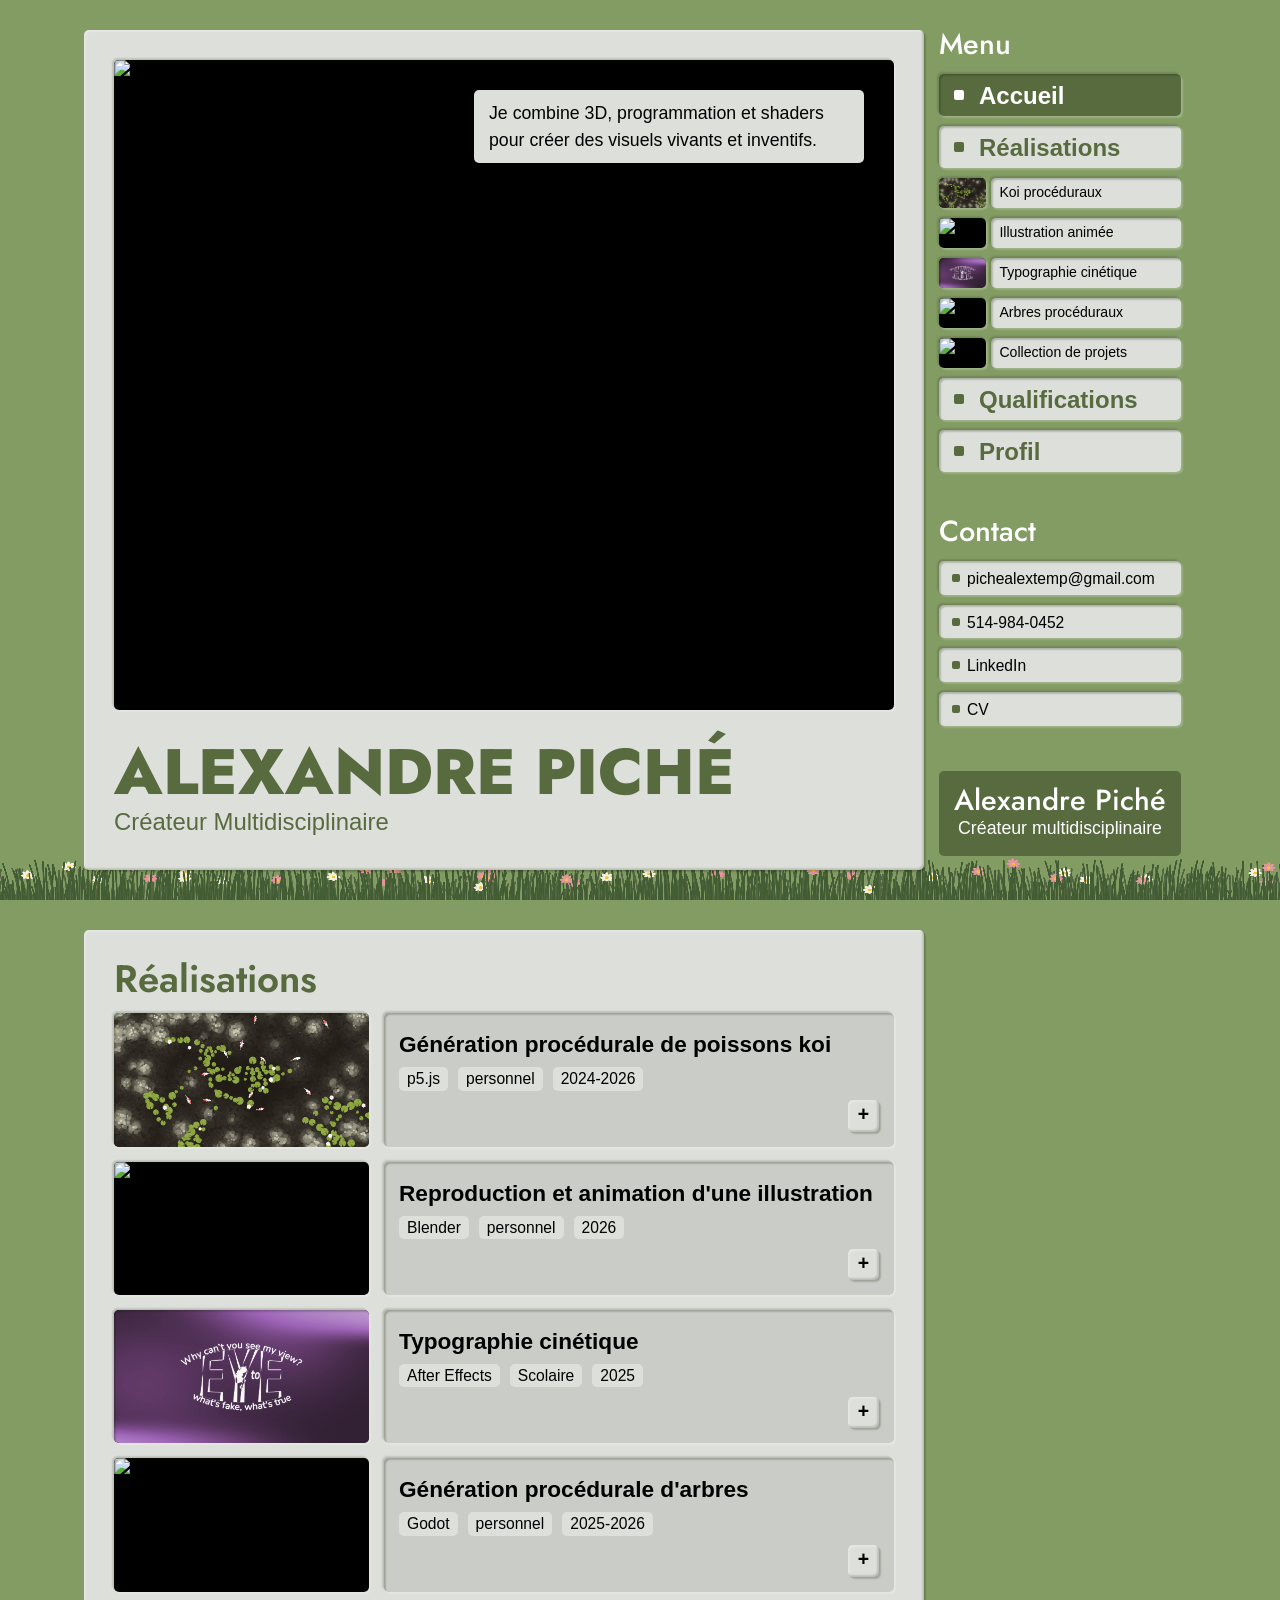
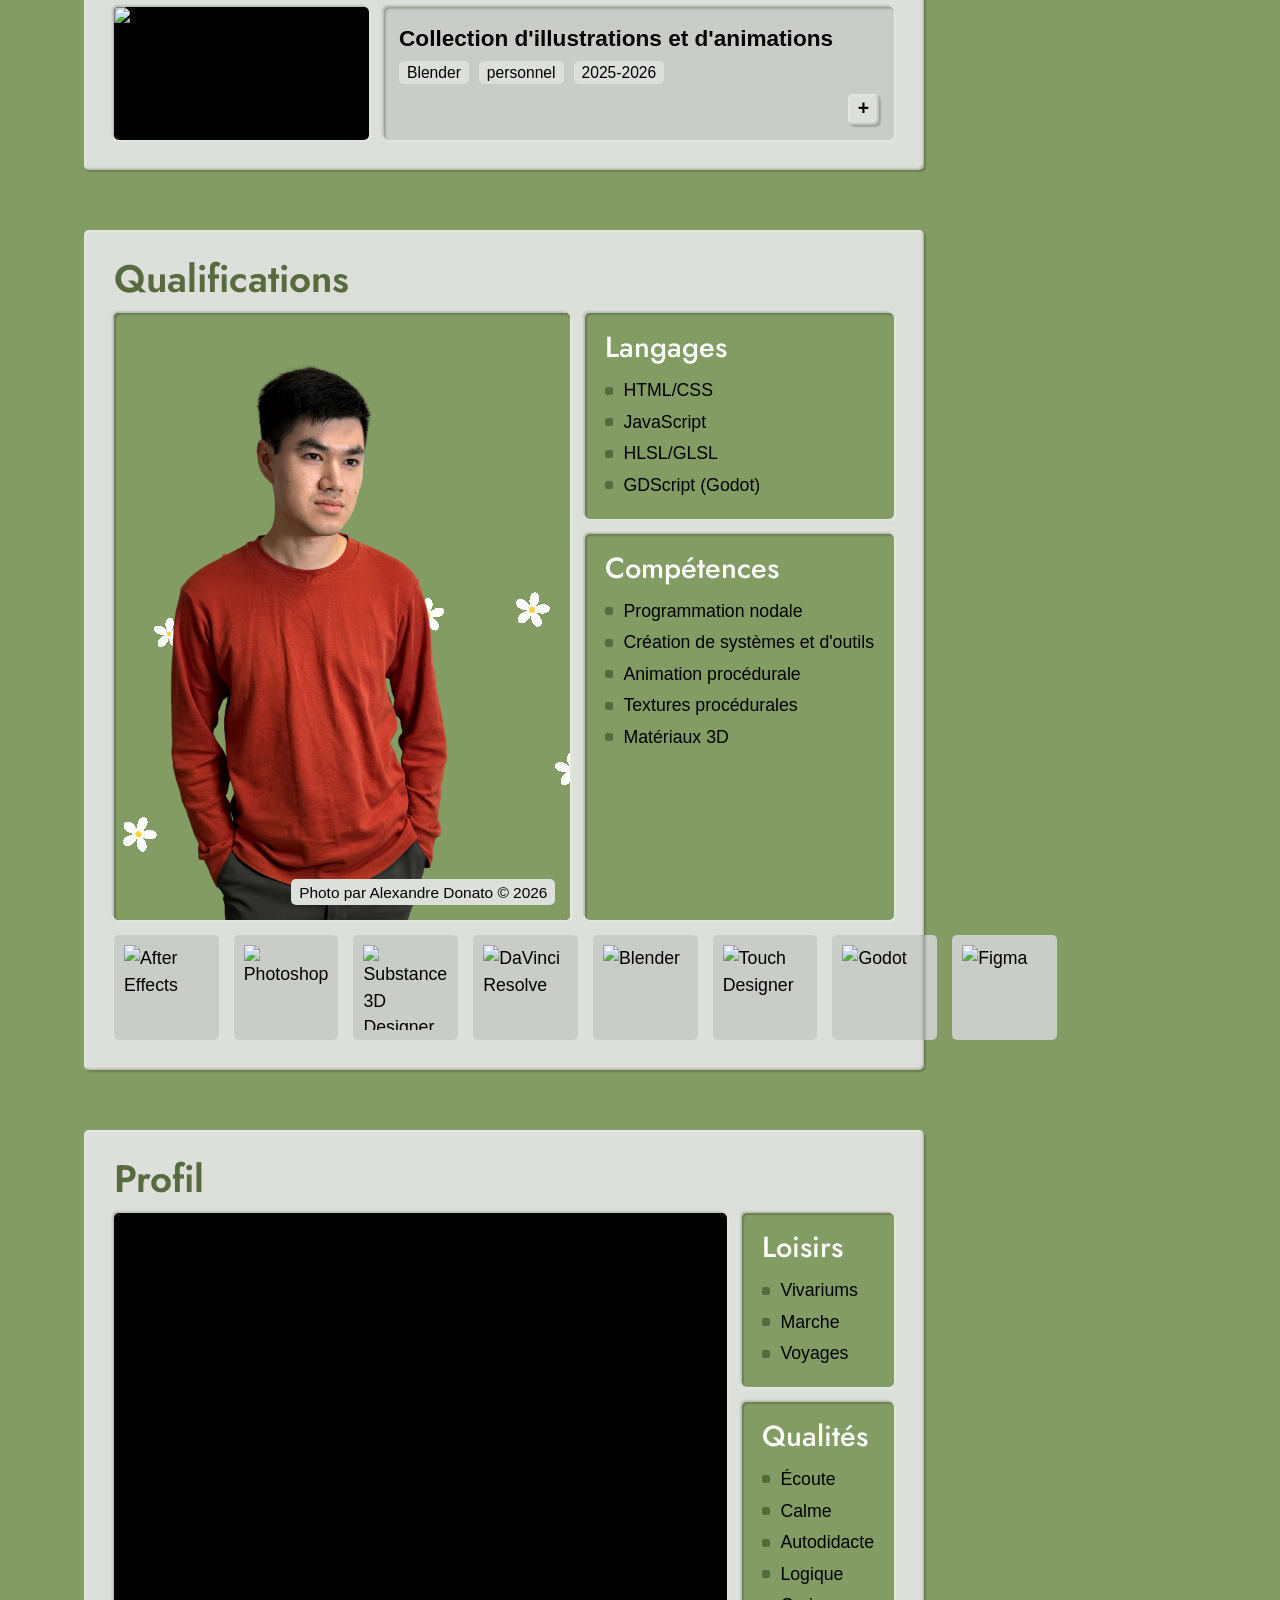
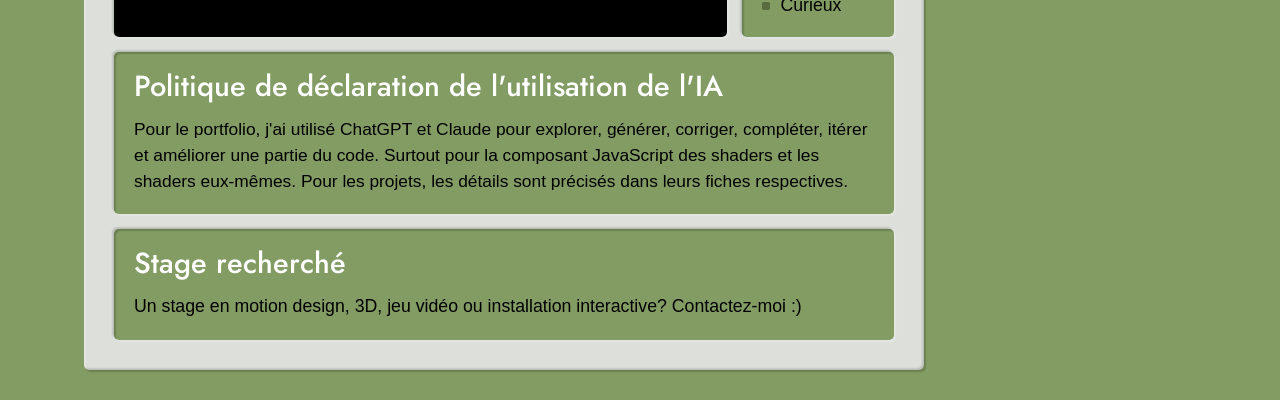
==== index.html @ 1d07a102 "beta" ====
<!DOCTYPE html>
<html lang="fr">

<head>
    <meta charset="utf-8" />
    <meta name="viewport" content="width=device-width, initial-scale=1.0" />
    <meta name="description" content="Portfolio d'Alexandre Piché : 3D, programmation et shaders pour des visuels vivants et créatifs.">
    <title>Alexandre Piché | Portfolio</title>

    <link rel="stylesheet" href="styles/main.css" />
    <script src="scripts/main.js" defer></script>
    <script src="scripts/components/ShaderCanvas.js" defer></script>

</head>

<body>
    <canvas class="behind fixed" data-shader="assets/shaders/grass.frag" data-seed="1"></canvas>

    <div class="container">
        <header class="header">

            <div class="menu-toggle__container">
                <input type="checkbox" id="menu-toggle" name="menu-toggle" />
                <label for="menu-toggle" aria-label="Menu"></label>
            </div>
            <div class="header__content">


                <nav class="nav__main">
                    <h3>Menu</h3>
                    <ul>
                        <li><a href="./index.html#home" class="button">Accueil</a></li>
                        <li><a href="./index.html#projects" class="button">Réalisations</a></li>
                        <li>



                            <ul class="nav__projects">

                                <li>
                                    <a href="./01_koi.html" class="">
                                        <div class="img__container debossed">
                                            <img src="./assets/images/koi/koi.png" alt="Koi procéduraux">
                                        </div>
                                        <p class="debossed">Koi procéduraux</p>
                                    </a>
                                </li>

                                <li>
                                    <a href="./02_hand.html" class="">
                                        <div class="img__container debossed">
                                            <img src="./assets/images/hand/hand_result.png" alt="Illustration animée">
                                        </div>
                                        <p class="debossed">Illustration animée</p>
                                    </a>
                                </li>

                                <li>
                                    <a href="./03_typo.html" class="">
                                        <div class="img__container debossed">
                                            <img src="./assets/images/typo/typo_p2.png" alt="Typographie cinétique">
                                        </div>
                                        <p class="debossed">Typographie cinétique</p>
                                    </a>
                                </li>

                                <li>
                                    <a href="./04_forest.html" class="">
                                        <div class="img__container debossed">
                                            <img src="./assets/images/forest/forest.avif" alt="Arbres procéduraux">
                                        </div>
                                        <p class="debossed">Arbres procéduraux</p>
                                    </a>
                                </li>

                                <li>
                                    <a href="./05_collection.html" class="">
                                        <div class="img__container debossed">
                                            <img src="./assets/images/collection/lilypads.png" alt="Collection de projets">
                                        </div>
                                        <p class="debossed">Collection de projets</p>
                                    </a>
                                </li>

                            </ul>

                        </li>
                        <li><a href="./index.html#about" class="button">Qualifications</a></li>
                        <li><a href="./index.html#video" class="button">Profil</a></li>
                    </ul>
                </nav>

                <nav class="nav__links">
                    <h3>Contact</h3>
                    <ul>
                        <li><a class="button" href="mailto:pichealextemp@gmail.com">pichealextemp@gmail.com</a></li>
                        <li><a class="button" href="tel:+5149840452">514-984-0452</a></li>
                        <li><a class="button" href="https://www.linkedin.com/in/alexandre-pich%C3%A9-bb35a5306/" target="_blank" rel="noopener">LinkedIn</a></li>
                        <li><a class="button" href="assets/cv_alexandre_piche.pdf" target="_blank" rel="noopener noreferrer">CV</a>
                        </li>
                    </ul>
                </nav>

                <div class="surface-sm">
                    <h3>Alexandre Piché</h3>
                    <p>Créateur multidisciplinaire</p>
                </div>

            </div>

        </header>


        <div class="main">


            <section id="home" class="square surface flex-column embossed">

                <div class="img__container debossed">
                    <img src="./assets/images/collection/lilypads.png" alt="Hero">
                    <p class="surface">Je combine 3D, programmation et shaders pour créer des visuels vivants et inventifs.</p>
                </div>

                <div>
                    <h1>Alexandre Piché</h1>
                    <p class="subtitle">Créateur multidisciplinaire</p>
                </div>

            </section>

            <section id="projects" class="projects square flex-column surface embossed">
                <h2 class="">Réalisations</h2>

                <div class="flex-column grow">

                    <a href="./01_koi.html" class="project grow">
                        <div class="img__container debossed">
                            <img src="./assets/images/koi/koi.png" alt="Poissons koi">
                        </div>
                        <div class="subdivision flex-column debossed">
                            <p class="project_title">Génération procédurale de poissons koi</p>
                            <div class="tags">
                                <span class="">p5.js</span>
                                <span class="">personnel</span>
                                <span class="">2024-2026</span>
                            </div>
                            <div class="visit embossed">+</div>
                        </div>
                    </a>

                    <a href="./02_hand.html" class="project grow">
                        <div class="img__container debossed">
                            <img src="./assets/images/hand/hand_result.png" alt="Illustration de main">
                        </div>
                        <div class="subdivision flex-column debossed">
                            <p class="project_title">Reproduction et animation d'une illustration</p>
                            <div class="tags">
                                <span class="">Blender</span>
                                <span class="">personnel</span>
                                <span class="">2026</span>
                            </div>
                            <div class="visit embossed">+</div>
                        </div>
                    </a>

                    <a href="./03_typo.html" class="project grow">
                        <div class="img__container debossed">
                            <img src="./assets/images/typo/typo_p2.png" alt="Capture d'écran de l'animation">
                        </div>
                        <div class="subdivision flex-column debossed">
                            <p class="project_title">Typographie cinétique</p>
                            <div class="tags">
                                <span class="">After Effects</span>
                                <span class="">Scolaire</span>
                                <span class="">2025</span>
                            </div>
                            <div class="visit embossed">+</div>
                        </div>
                    </a>

                    <a href="./04_forest.html" class="project grow">
                        <div class="img__container debossed">
                            <img src="./assets/images/forest/forest.avif" alt="Arbres">
                        </div>
                        <div class="subdivision flex-column debossed">
                            <p class="project_title">Génération procédurale d'arbres</p>
                            <div class="tags">
                                <span class="">Godot</span>
                                <span class="">personnel</span>
                                <span class="">2025-2026</span>
                            </div>
                            <div class="visit embossed">+</div>
                        </div>
                    </a>

                    <a href="./05_collection.html" class="project grow">
                        <div class="img__container debossed">
                            <img src="./assets/images/collection/lilypads.png" alt="Étang">
                        </div>
                        <div class="subdivision flex-column debossed">
                            <p class="project_title">Collection d'illustrations et d'animations</p>
                            <div class="tags">
                                <span class="">Blender</span>
                                <span class="">personnel</span>
                                <span class="">2025-2026</span>
                            </div>
                            <div class="visit embossed">+</div>
                        </div>
                    </a>
                </div>

            </section>

            <section id="about" class="about square flex-column surface embossed">
                <h2>Qualifications</h2>
                <div class="flex-column grow">

                    <div class="flex-row grow sm-column">

                        <div class="img__container grow debossed">
                            <img src="./assets/images/portrait_transparent.png" alt="Portrait">
                            <p class="legend">Photo par Alexandre Donato © 2026</p>
                            <canvas class="behind" data-shader="assets/shaders/flowers.frag"></canvas>
                        </div>


                        <div class="flex-column">

                            <div class="subdivision debossed">
                                <h3>Langages</h3>
                                <ul>
                                    <li>HTML/CSS</li>
                                    <li>JavaScript</li>
                                    <li>HLSL/GLSL</li>
                                    <li>GDScript (Godot)</li>
                                </ul>
                            </div>

                            <div class="subdivision grow debossed">
                                <h3>Compétences</h3>
                                <ul>
                                    <li>Programmation nodale</li>
                                    <li>Création de systèmes et d'outils</li>
                                    <li>Animation procédurale</li>
                                    <li>Textures procédurales</li>
                                    <li>Matériaux 3D</li>
                                </ul>
                            </div>

                        </div>


                    </div>

                    <div class="software__container">
                        <div class="" title="After Effects"><img src="./assets/images/logos/logo_ae.png" alt="After Effects"></div>
                        <div class="" title="Photoshop"><img src="./assets/images/logos/logo_ps.png" alt="Photoshop"></div>
                        <div class="" title="Substance 3D Designer"><img src="./assets/images/logos/logo_ds.png" alt="Substance 3D Designer"></div>
                        <div class="" title="DaVinci Resolve"><img src="./assets/images/logos/logo_dv.png" alt="DaVinci Resolve">
                        </div>
                        <div class="" title="Blender"><img src="./assets/images/logos/logo_blender.png" alt="Blender"></div>
                        <div class="" title="Touch Designer"><img src="./assets/images/logos/logo_td.png" alt="Touch Designer">
                        </div>
                        <div class="" title="Godot"><img src="./assets/images/logos/logo_godot.png" alt="Godot"></div>
                        <div class="" title="Figma"><img src="./assets/images/logos/logo_figma.png" alt="Figma"></div>
                    </div>
                </div>
            </section>

            <section id="video" class="square flex-column surface embossed">
                <h2>Profil</h2>
                <div class="flex-column grow">
                    <div class="flex-row grow sm-column">

                        <div class="img__container debossed">
                            <iframe src="https://www.youtube-nocookie.com/embed/gFCheQ8yu6M?si=wggRjXF_7xyZaC-N" title="YouTube video player" frameborder="0" allow="accelerometer; autoplay; clipboard-write; encrypted-media; gyroscope; picture-in-picture; web-share" referrerpolicy="strict-origin-when-cross-origin" allowfullscreen></iframe>
                        </div>


                        <div class="flex-column  sm-row">
                            <div class="subdivision debossed">
                                <h3>Loisirs</h3>
                                <ul>
                                    <li>Vivariums</li>
                                    <li>Marche</li>
                                    <li>Voyages</li>
                                </ul>
                            </div>

                            <div class="subdivision grow debossed">
                                <h3>Qualités</h3>
                                <ul>
                                    <li>Écoute</li>
                                    <li>Calme</li>
                                    <li>Autodidacte</li>
                                    <li>Logique</li>
                                    <li>Curieux</li>
                                </ul>
                            </div>
                        </div>

                    </div>

                    <div class="flex-row">

                        <div class="subdivision debossed">
                            <h3>Politique de déclaration de l'utilisation de l'IA</h3>
                            <p class="small">Pour le portfolio, j'ai utilisé ChatGPT et Claude pour explorer, générer,
                                corriger,
                                compléter, itérer et améliorer une partie du code. Surtout pour la composant JavaScript des shaders
                                et les shaders eux-mêmes. Pour les projets, les détails sont précisés dans leurs fiches respectives.
                            </p>
                        </div>

                    </div>

                    <div class="subdivision debossed">
                        <h3>Stage recherché</h3>
                        <p>Un stage en motion design, 3D, jeu vidéo ou installation interactive? Contactez-moi :)</p>
                    </div>


                </div>
            </section>



        </div>
    </div>
</body>

</html>
---- styles/main.css ----
@charset "UTF-8";
@import url("https://fonts.googleapis.com/css2?family=Google+Sans+Flex:opsz,wght,GRAD,ROND@6..144,1..1000,100,100&family=Jost:wght@100..900&display=swap");
/* ==========================================================================
   cover / tools
   ========================================================================== */
/* ==========================================================================
   cover / typo
   ========================================================================== */
/* ==========================================================================
   COLORS / SETTINGS
   ========================================================================== */
:root {
  --hue: 128;
  --color-white: oklch(1 0 0);
  --color-black: oklch(0 0 0);
  --color-primary: oklch(0.5 0.07 var(--hue));
  --color-dark: oklch(0.38 0.038 var(--hue));
  --color-bg: oklch(0.66 0.084 var(--hue));
  --color-bg-2: oklch(0.845 0.01 var(--hue));
  --color-surface: oklch(0.90 0.006 var(--hue));
  --shadow-str: .24;
  --shadow-str-light: calc(var(--shadow-str) * 0.7);
  --color-shadow: oklch(0.17 0.048 var(--hue) / var(--shadow-str));
  --color-shadow-light: oklch(0.17 0.048 var(--hue) / var(--shadow-str-light));
  --color-highlight: oklch(1 0 0 / var(--shadow-str));
  --color-highlight-light: oklch(1 0 0 / var(--shadow-str-light));
}

::-moz-selection {
  color: var(--color-white);
  background-color: var(--color-dark);
}

::selection {
  color: var(--color-white);
  background-color: var(--color-dark);
}

/* ==========================================================================
   DIMENSIONS / SETTINGS
   ========================================================================== */
:root {
  --spacing-1x: 5px;
  --spacing-1x-5: 8px;
  --spacing-2x: 10px;
  --spacing-3x: 15px;
  --spacing-4x: 20px;
  --spacing-6x: 30px;
  --spacing-9x: 45px;
  --spacing-12x: 60px;
  --padding: var(--spacing-6x);
  --padding-2x: calc(var(--padding) * 2);
  --padding-dynamic: var(--padding);
  --gap: var(--spacing-3x);
}
@media (width < 768px) {
  :root {
    --gap: 10px;
  }
}
@media (width < 450px) {
  :root {
    --gap: 7.5px;
  }
}

/*! normalize.css v8.0.1 | MIT License | github.com/necolas/normalize.css */
/* Document
   ========================================================================== */
/**
 * 1. Correct the line height in all browsers.
 * 2. Prevent adjustments of font size after orientation changes in iOS.
 */
html {
  line-height: 1.15; /* 1 */
  -webkit-text-size-adjust: 100%; /* 2 */
}

/* Sections
   ========================================================================== */
/**
 * Remove the margin in all browsers.
 */
body {
  margin: 0;
}

/**
 * Render the `main` element consistently in IE.
 */
main {
  display: block;
}

/**
 * Correct the font size and margin on `h1` elements within `section` and
 * `article` contexts in Chrome, Firefox, and Safari.
 */
h1 {
  font-size: 2em;
  margin: 0.67em 0;
}

/* Grouping content
   ========================================================================== */
/**
 * 1. Add the correct box sizing in Firefox.
 * 2. Show the overflow in Edge and IE.
 */
hr {
  box-sizing: content-box; /* 1 */
  height: 0; /* 1 */
  overflow: visible; /* 2 */
}

/**
 * 1. Correct the inheritance and scaling of font size in all browsers.
 * 2. Correct the odd `em` font sizing in all browsers.
 */
pre {
  font-family: monospace, monospace; /* 1 */
  font-size: 1em; /* 2 */
}

/* Text-level semantics
   ========================================================================== */
/**
 * Remove the gray background on active links in IE 10.
 */
a {
  background-color: transparent;
}

/**
 * 1. Remove the bottom border in Chrome 57-
 * 2. Add the correct text decoration in Chrome, Edge, IE, Opera, and Safari.
 */
abbr[title] {
  border-bottom: none; /* 1 */
  text-decoration: underline; /* 2 */
  -webkit-text-decoration: underline dotted;
          text-decoration: underline dotted; /* 2 */
}

/**
 * Add the correct font weight in Chrome, Edge, and Safari.
 */
b,
strong {
  font-weight: bolder;
}

/**
 * 1. Correct the inheritance and scaling of font size in all browsers.
 * 2. Correct the odd `em` font sizing in all browsers.
 */
code,
kbd,
samp {
  font-family: monospace, monospace; /* 1 */
  font-size: 1em; /* 2 */
}

/**
 * Add the correct font size in all browsers.
 */
small {
  font-size: 80%;
}

/**
 * Prevent `sub` and `sup` elements from affecting the line height in
 * all browsers.
 */
sub,
sup {
  font-size: 75%;
  line-height: 0;
  position: relative;
  vertical-align: baseline;
}

sub {
  bottom: -0.25em;
}

sup {
  top: -0.5em;
}

/* Embedded content
   ========================================================================== */
/**
 * Remove the border on images inside links in IE 10.
 */
img {
  border-style: none;
}

/* Forms
   ========================================================================== */
/**
 * 1. Change the font styles in all browsers.
 * 2. Remove the margin in Firefox and Safari.
 */
button,
input,
optgroup,
select,
textarea {
  font-family: inherit; /* 1 */
  font-size: 100%; /* 1 */
  line-height: 1.15; /* 1 */
  margin: 0; /* 2 */
}

/**
 * Show the overflow in IE.
 * 1. Show the overflow in Edge.
 */
button,
input { /* 1 */
  overflow: visible;
}

/**
 * Remove the inheritance of text transform in Edge, Firefox, and IE.
 * 1. Remove the inheritance of text transform in Firefox.
 */
button,
select { /* 1 */
  text-transform: none;
}

/**
 * Correct the inability to style clickable types in iOS and Safari.
 */
button,
[type=button],
[type=reset],
[type=submit] {
  -webkit-appearance: button;
}

/**
 * Remove the inner border and padding in Firefox.
 */
button::-moz-focus-inner,
[type=button]::-moz-focus-inner,
[type=reset]::-moz-focus-inner,
[type=submit]::-moz-focus-inner {
  border-style: none;
  padding: 0;
}

/**
 * Restore the focus styles unset by the previous rule.
 */
button:-moz-focusring,
[type=button]:-moz-focusring,
[type=reset]:-moz-focusring,
[type=submit]:-moz-focusring {
  outline: 1px dotted ButtonText;
}

/**
 * Correct the padding in Firefox.
 */
fieldset {
  padding: 0.35em 0.75em 0.625em;
}

/**
 * 1. Correct the text wrapping in Edge and IE.
 * 2. Correct the color inheritance from `fieldset` elements in IE.
 * 3. Remove the padding so developers are not caught out when they zero out
 *    `fieldset` elements in all browsers.
 */
legend {
  box-sizing: border-box; /* 1 */
  color: inherit; /* 2 */
  display: table; /* 1 */
  max-width: 100%; /* 1 */
  padding: 0; /* 3 */
  white-space: normal; /* 1 */
}

/**
 * Add the correct vertical alignment in Chrome, Firefox, and Opera.
 */
progress {
  vertical-align: baseline;
}

/**
 * Remove the default vertical scrollbar in IE 10+.
 */
textarea {
  overflow: auto;
}

/**
 * 1. Add the correct box sizing in IE 10.
 * 2. Remove the padding in IE 10.
 */
[type=checkbox],
[type=radio] {
  box-sizing: border-box; /* 1 */
  padding: 0; /* 2 */
}

/**
 * Correct the cursor style of increment and decrement buttons in Chrome.
 */
[type=number]::-webkit-inner-spin-button,
[type=number]::-webkit-outer-spin-button {
  height: auto;
}

/**
 * 1. Correct the odd appearance in Chrome and Safari.
 * 2. Correct the outline style in Safari.
 */
[type=search] {
  -webkit-appearance: textfield; /* 1 */
  outline-offset: -2px; /* 2 */
}

/**
 * Remove the inner padding in Chrome and Safari on macOS.
 */
[type=search]::-webkit-search-decoration {
  -webkit-appearance: none;
}

/**
 * 1. Correct the inability to style clickable types in iOS and Safari.
 * 2. Change font properties to `inherit` in Safari.
 */
::-webkit-file-upload-button {
  -webkit-appearance: button; /* 1 */
  font: inherit; /* 2 */
}

/* Interactive
   ========================================================================== */
/*
 * Add the correct display in Edge, IE 10+, and Firefox.
 */
details {
  display: block;
}

/*
 * Add the correct display in all browsers.
 */
summary {
  display: list-item;
}

/* Misc
   ========================================================================== */
/**
 * Add the correct display in IE 10+.
 */
template {
  display: none;
}

/**
 * Add the correct display in IE 10.
 */
[hidden] {
  display: none;
}

/* ==========================================================================
   RESET / GENERIC
   ========================================================================== */
html {
  box-sizing: border-box;
}

*,
*:before,
*:after {
  box-sizing: inherit;
}

img {
  max-width: 100%;
}

.tt {
  align-items: center;
  color: var(--color-black);
  display: flex;
  height: 100vh;
  font: 800 75px/1.5 helvetica, sans-serif;
  justify-content: center;
  position: fixed;
  left: 0;
  margin: 0;
  top: 0;
  width: 100vw;
}

html {
  scroll-behavior: smooth;
}

/* ==========================================================================
   BODY / ELEMENT
   Le body permet d'initialiser les propriétés générales de la page.
   Les éléments de la page vont hérités des propriétés inscrite dans body
   ========================================================================== */
body {
  font-family: var(--font-primary);
  font-size: var(--font-size-content);
  color: var(--color-black);
  background-color: var(--color-bg);
}

/* ==========================================================================
   HEADINGS / ELEMENT
   ========================================================================== */
:root {
  --font-primary: "Google Sans Flex", sans-serif;
  --font-secondary: 'Jost', sans-serif;
}

h1,
h2,
h3,
h4,
h5,
h6 {
  font-family: var(--font-secondary);
  line-height: 1;
  margin: 0;
}

h1 {
  color: var(--color-primary);
  font-size: clamp(2.19rem, 3.65vw + 1.09rem, 4.38rem);
  font-weight: 800;
  letter-spacing: 6%;
  text-transform: uppercase;
  margin: 0;
  margin-top: var(--spacing-3x);
}

h2 {
  color: var(--color-primary);
  font-size: clamp(1.88rem, 1.04vw + 1.56rem, 2.5rem);
  font-family: var(--font-secondary);
  font-weight: 600;
  letter-spacing: 1%;
}

h3 {
  color: var(--color-white);
  font-size: clamp(1.5rem, 0.63vw + 1.31rem, 1.88rem);
  font-family: var(--font-secondary);
  font-weight: 500;
  letter-spacing: 1%;
  margin-bottom: var(--gap);
}

a,
li,
div,
span,
p {
  margin: 0;
  color: var(--color-black);
  font-size: clamp(1rem, 0.21vw + 0.94rem, 1.13rem);
  letter-spacing: 1%;
  font-weight: 500;
  line-height: 1.5;
}

.subtitle {
  font-size: clamp(1.13rem, 0.73vw + 0.91rem, 1.56rem);
  color: var(--color-primary);
  font-weight: 400;
  letter-spacing: 12%;
  text-transform: capitalize;
}

.project_title {
  font-size: clamp(1rem, 0.83vw + 0.75rem, 1.5rem);
  font-weight: 700;
  color: var(--color-black);
}

.small {
  font-size: clamp(0.88rem, 0.42vw + 0.75rem, 1.13rem);
}

/* ==========================================================================
   LINKS / ELEMENTS
   Style de base de tous les liens et bouton du site
   ========================================================================== */
a {
  font-weight: 600;
  letter-spacing: 5%;
  line-height: 1;
  transition: color 0.1s ease-out, background-color 0.1s ease-out;
}

a::before,
a * {
  transition: color 0.1s ease-out, background-color 0.1s ease-out;
}

.link:hover {
  color: var(--color-primary);
}

.button {
  color: var(--color-primary);
  background-color: var(--color-surface);
  text-decoration: none;
}
.button:hover {
  background-color: var(--color-white);
  color: var(--color-bg);
}
.button:hover::before {
  background-color: var(--color-bg);
}

.button.active {
  background-color: var(--color-primary);
  color: var(--color-white);
}
.button.active::before {
  background-color: var(--color-white);
}

div > a,
p > a {
  text-decoration: none;
  color: var(--color-primary);
}

/* ==========================================================================
   WRAPPER / ELEMENT
   ========================================================================== */
.wrapper {
  max-width: 1024px;
  width: calc(100% - var(--spacing-md));
  margin: 0 auto;
}

ul {
  padding: 0;
  margin: 0;
  list-style-type: none;
  display: flex;
  flex-direction: column;
  gap: var(--spacing-1x);
}

:not(nav) > ul li {
  --square-size: var(--spacing-1x-5);
  padding-left: calc(var(--square-size) + var(--spacing-2x));
  position: relative;
}
:not(nav) > ul li::before {
  content: "";
  left: 0;
  top: 50%;
  transform: translateY(-50%);
  position: absolute;
  width: var(--square-size);
  height: var(--square-size);
  background-color: var(--color-primary);
  border-radius: 2px;
}
:not(nav) > ul li:has(a)::before {
  display: none;
}

@media (width < 768px) {
  ul {
    gap: 0;
  }
}
.container {
  padding: var(--padding-dynamic);
  display: flex;
  justify-content: center;
}

.main {
  max-width: calc(100vh - var(--padding-2x));
  display: flex;
  flex-direction: column;
  gap: var(--padding-2x);
}

.square {
  flex-grow: 1;
  height: calc(100vh - var(--padding-2x));
  width: 100%;
  display: flex;
  flex-direction: column;
  scroll-margin-top: var(--padding);
}

.surface {
  padding: var(--spacing-6x);
  background-color: var(--color-surface);
}
.surface .surface {
  padding: var(--spacing-3x);
}

.surface-sm {
  padding: var(--spacing-3x);
  background-color: var(--color-bg-2);
}

.surface-xs {
  padding: var(--spacing-2x) var(--spacing-3x);
  background-color: var(--color-bg-2);
}

.subdivision {
  background-color: var(--color-bg);
  padding: var(--spacing-4x);
  min-height: 0;
}

.visit {
  pointer-events: none;
  font-size: clamp(1rem, 0.42vw + 0.88rem, 1.25rem);
  font-weight: 600;
  color: var(--color-black);
  background-color: var(--color-surface);
  padding: var(--spacing-1x) var(--spacing-2x);
  aspect-ratio: 1;
  width: -moz-fit-content;
  width: fit-content;
  position: absolute !important;
  bottom: var(--spacing-3x);
  right: var(--spacing-3x);
  line-height: 1;
  transition: all 0.1s ease-out;
}

@media (width < 768px) {
  .container {
    --padding-dynamic: 0;
  }
  .square {
    height: 100vh;
    scroll-margin-top: initial;
  }
  .subdivision {
    padding: var(--spacing-3x);
  }
}
#a404 {
  height: -moz-fit-content !important;
  height: fit-content !important;
  flex-grow: 0;
}
#a404 h1 {
  color: var(--color-white);
}

.flex-column {
  display: flex;
  flex-direction: column;
  gap: var(--gap);
  min-height: 0;
}

.flex-row {
  display: flex;
  flex-direction: row;
  gap: var(--gap);
  min-width: 0;
}

.grow {
  flex: 1;
  min-height: 0;
}

.grow-2,
.img__container.grow-2 {
  flex: 2;
}

.flex-space-between {
  justify-content: space-between;
  align-items: end;
}

@media (width < 768px) {
  .sm-column {
    flex-direction: column;
  }
  .sm-row {
    flex-direction: row;
  }
}
.nowrap {
  text-wrap: nowrap;
}

header {
  order: 1;
}

.header__content {
  background-color: var(--color-bg);
  top: var(--spacing-6x);
  position: sticky;
  display: flex;
  flex-direction: column;
  gap: var(--spacing-9x);
  overflow-y: scroll;
  padding: 0 var(--spacing-3x);
}
.header__content::-webkit-scrollbar-thumb {
  background-color: blue;
  border-radius: red;
}
.header__content::-webkit-scrollbar-track {
  background-color: transparent;
}
.header__content::-webkit-scrollbar {
  width: 0;
  height: 0;
  background-color: transparent;
}

.nav__links,
.nav__main {
  --square-size: var(--spacing-2x);
}
.nav__links ul,
.nav__main ul {
  pointer-events: initial;
  gap: var(--spacing-2x);
}
.nav__links a::before,
.nav__main a::before {
  content: "";
  top: 50%;
  left: var(--spacing-3x);
  transform: translateY(-50%);
  position: absolute;
  display: inline-block;
  width: var(--square-size);
  height: var(--square-size);
  background-color: var(--color-primary);
  border-radius: 2px;
}
.nav__links a,
.nav__main a {
  display: block;
  padding: var(--spacing-2x) var(--spacing-3x) var(--spacing-1x-5) calc(var(--square-size) + var(--spacing-6x));
  font-size: 1.5rem;
  text-wrap: nowrap;
}
.nav__links a.current,
.nav__main a.current {
  color: var(--color-bg);
  background-color: var(--color-primary);
}
.nav__links a.current::before,
.nav__main a.current::before {
  background-color: var(--color-bg);
}
.nav__links a.current::after,
.nav__main a.current::after {
  display: none;
}

.nav__links a {
  color: var(--color-black);
  font-size: clamp(0.88rem, 0.21vw + 0.81rem, 1rem);
  font-weight: 500;
  --square-size: var(--spacing-1x-5);
  padding-left: calc(var(--square-size) + var(--spacing-4x));
}
.nav__links a:hover {
  color: var(--color-primary);
}
.nav__links a::before {
  left: calc(var(--square-size) + var(--spacing-1x));
  background-color: var(--color-primary);
}

.header .surface-sm {
  background-color: var(--color-primary);
  text-align: center;
}
.header .surface-sm h3 {
  margin-bottom: 0;
}
.header .surface-sm p {
  color: var(--color-white);
  font-weight: 100;
  letter-spacing: 6%;
}

.menu-toggle__container {
  display: none;
  position: fixed;
  top: var(--spacing-6x);
  right: var(--spacing-6x);
  z-index: 20;
}
.menu-toggle__container input {
  position: absolute;
  z-index: -1;
  opacity: 0;
}
.menu-toggle__container input:focus-visible + label::after {
  outline: 2px solid var(--color-white);
  outline-offset: 4px;
}
.menu-toggle__container label::after {
  content: "Menu";
  background-color: var(--color-primary);
  color: var(--color-white);
  border-radius: var(--border-radius);
  box-shadow: var(--embossed);
  padding: 0 var(--spacing-2x);
  font-size: clamp(1rem, 0.42vw + 0.88rem, 1.25rem);
  transition: all 0.1s ease-out;
}
.menu-toggle__container label:hover::after {
  cursor: pointer;
  background-color: var(--color-white);
  color: var(--color-bg);
}
.menu-toggle__container input:checked + label::after {
  content: "Fermer";
  box-shadow: var(--debossed);
}
.menu-toggle__container input:checked + label:hover::after {
  box-shadow: var(--embossed);
}

@media (width < 1024px) {
  .container {
    gap: 0;
  }
  .header__content {
    position: fixed;
    height: 100%;
    top: 0;
    right: 0;
    z-index: 10;
    padding: var(--padding);
    box-shadow: 0 0 var(--spacing-9x) 0 var(--color-shadow), var(--embossed);
  }
  .menu-toggle__container {
    display: block;
  }
  header:has(.menu-toggle__container input:not(:checked)) .header__content {
    display: none;
  }
}
@media (width < 350px) {
  .header__content {
    width: 100%;
  }
}
li:has(> .nav__projects) {
  contain: inline-size;
}

.nav__projects li {
  padding: 0;
}
.nav__projects .img__container {
  aspect-ratio: 16/9;
  height: 100%;
  width: 100%;
  min-height: 0;
  min-width: 0;
}
.nav__projects a {
  display: grid;
  grid-template-columns: 1fr 4fr;
  gap: var(--spacing-1x);
  align-items: center;
  padding: 0;
  text-decoration: none;
  height: var(--spacing-6x);
}
.nav__projects a::before {
  display: none;
}
.nav__projects p {
  display: flex;
  align-items: center;
  font-size: 0.88rem;
  background-color: var(--color-surface);
  border-radius: var(--border-radius);
  width: 100%;
  height: 100%;
  padding: 0 var(--spacing-1x-5);
}
.nav__projects p:hover {
  background-color: var(--color-white);
  color: var(--color-bg);
}
.nav__projects a.active p {
  background-color: var(--color-primary);
  color: var(--color-white);
}

.img__container {
  flex-grow: 1;
  min-height: 0;
  min-width: 0;
  display: flex;
  background-color: var(--color-black);
}
.img__container p.surface {
  position: absolute;
  top: var(--spacing-6x);
  right: var(--spacing-6x);
  padding: var(--spacing-2x) var(--spacing-3x);
  width: -moz-fit-content;
  width: fit-content;
  max-width: 50%;
}
.img__container p.surface.bottom-right {
  top: initial;
  right: var(--spacing-6x);
  bottom: var(--spacing-6x);
}
.img__container p.legend {
  position: absolute;
  width: -moz-fit-content;
  width: fit-content;
  max-width: calc(100% - var(--spacing-6x));
  font-size: clamp(0.75rem, 0.42vw + 0.63rem, 1rem);
  bottom: var(--spacing-3x);
  right: var(--spacing-3x);
  padding: 2px var(--spacing-1x-5) 1px;
  background-color: var(--color-surface);
  border-radius: var(--border-radius);
}

@media (width < 768px) {
  .img__container p.surface {
    max-width: calc(100% - var(--spacing-6x) * 2);
  }
}
img {
  display: block;
  width: 100%;
  height: 100%;
  -o-object-fit: cover;
     object-fit: cover;
}

.software__container {
  display: flex;
  gap: var(--gap);
}
.software__container div {
  flex-grow: 1;
  aspect-ratio: 1;
  background-color: var(--color-bg-2);
  display: flex;
  justify-content: center;
  align-items: center;
  padding: var(--spacing-2x);
}

.about img {
  -o-object-position: 30% 10%;
     object-position: 30% 10%;
}

@media (width < 768px) {
  .software__container div {
    padding: var(--spacing-1x);
  }
}
.projects a {
  text-decoration: none;
}
.projects .subdivision {
  padding: var(--spacing-3x);
  background-color: var(--color-bg-2);
  gap: var(--spacing-1x);
}

.project {
  display: grid;
  grid-template-columns: 1.5fr 3fr;
  gap: var(--gap);
  min-width: 0;
  min-height: 0;
  background-color: transparent;
}
.project .img__container img {
  aspect-ratio: 16/9;
}
.project:hover * {
  color: var(--color-primary);
}
.project:hover .visit {
  background-color: var(--color-white);
}

.tags {
  display: flex;
  gap: var(--spacing-2x);
  flex-wrap: wrap;
}
.tags span {
  font-weight: 400;
  color: var(--color-black);
  padding: 0 var(--spacing-1x-5);
  background-color: var(--color-surface);
  border-radius: var(--border-radius);
  font-size: clamp(0.88rem, 0.21vw + 0.81rem, 1rem);
}

@media (width < 768px) {
  .tags span {
    display: none;
  }
  .project_title {
    font-weight: 600;
  }
  .project {
    grid-template-columns: 1fr 1fr;
  }
  .subdivision {
    gap: 0;
  }
}
.hide {
  position: absolute;
  opacity: 0;
}

section.contact {
  gap: var(--spacing-9x);
}

.contact > div {
  width: 100%;
  display: flex;
  flex-direction: column;
  padding: var(--spacing-9x);
  background-color: var(--color-surface);
}
.contact > div:first-of-type {
  flex-grow: 1;
}

iframe {
  border-radius: inherit;
  width: 100%;
  aspect-ratio: 16/9;
}

canvas[data-shader] {
  position: absolute;
  top: 0;
  left: 0;
  width: 100%;
  height: 100%;
  border-radius: inherit;
  opacity: 0;
  transition: opacity 0s;
}
canvas[data-shader][data-state=ready] {
  opacity: 1;
}

*:has(> canvas[data-state=error]) {
  background-color: var(--color-bg);
}

*:has(> .behind) {
  position: relative;
  isolation: isolate;
}

.behind {
  z-index: -1;
}

canvas.fixed {
  --h: 6vh;
  width: 100vw;
  height: var(--h);
  top: calc(100vh - var(--h));
  position: fixed;
}

:root {
  --border-radius: var(--spacing-1x);
  --aaa: 1.75px;
  --bbb: calc(-1 * var(--aaa));
  --daa: calc(1.5 * var(--aaa));
  --dbb: calc(-1.5 * var(--aaa));
  --embossed:
      inset var(--bbb) var(--bbb) var(--aaa) 0 var(--color-shadow-light),
      inset var(--aaa) var(--aaa) var(--aaa) 0 var(--color-highlight),
      var(--aaa) var(--aaa) var(--aaa) 0 var(--color-shadow),
      var(--bbb) var(--bbb) var(--aaa) 0 transparent,
      var(--aaa) var(--aaa) var(--aaa) 0 transparent,
      inset var(--aaa) var(--aaa) var(--aaa) 0 transparent;
  --debossed:
      inset var(--bbb) var(--bbb) var(--aaa) 0 transparent,
      inset var(--aaa) var(--aaa) var(--aaa) 0 transparent,
      var(--aaa) var(--aaa) var(--aaa) 0 transparent,
      var(--bbb) var(--bbb) var(--aaa) 0 var(--color-shadow-light),
      var(--aaa) var(--aaa) var(--aaa) 0 var(--color-highlight),
      inset var(--aaa) var(--aaa) var(--aaa) 0 var(--color-shadow);
}

.subdivision,
a,
a::after,
.surface,
li,
.img__container::after,
.img__container > img,
div,
section {
  border-radius: var(--border-radius);
}

*::after {
  transition: box-shadow 0.1s ease-out;
}

.button:hover::after {
  box-shadow: var(--embossed);
}

.embossed::after {
  box-shadow: var(--embossed);
}

.button::after,
.debossed::after {
  box-shadow: var(--debossed);
}

a:hover .debossed::after,
.button:hover .debossed::after {
  box-shadow: var(--embossed);
}

a:hover .embossed::after,
.button:hover .embossed::after {
  box-shadow: var(--debossed);
}

.button,
.embossed,
.debossed {
  position: relative;
}
.button::after,
.embossed::after,
.debossed::after {
  content: "";
  position: absolute;
  inset: 0;
  pointer-events: none;
  border-radius: var(--border-radius);
}
/*# sourceMappingURL=main.css.map */
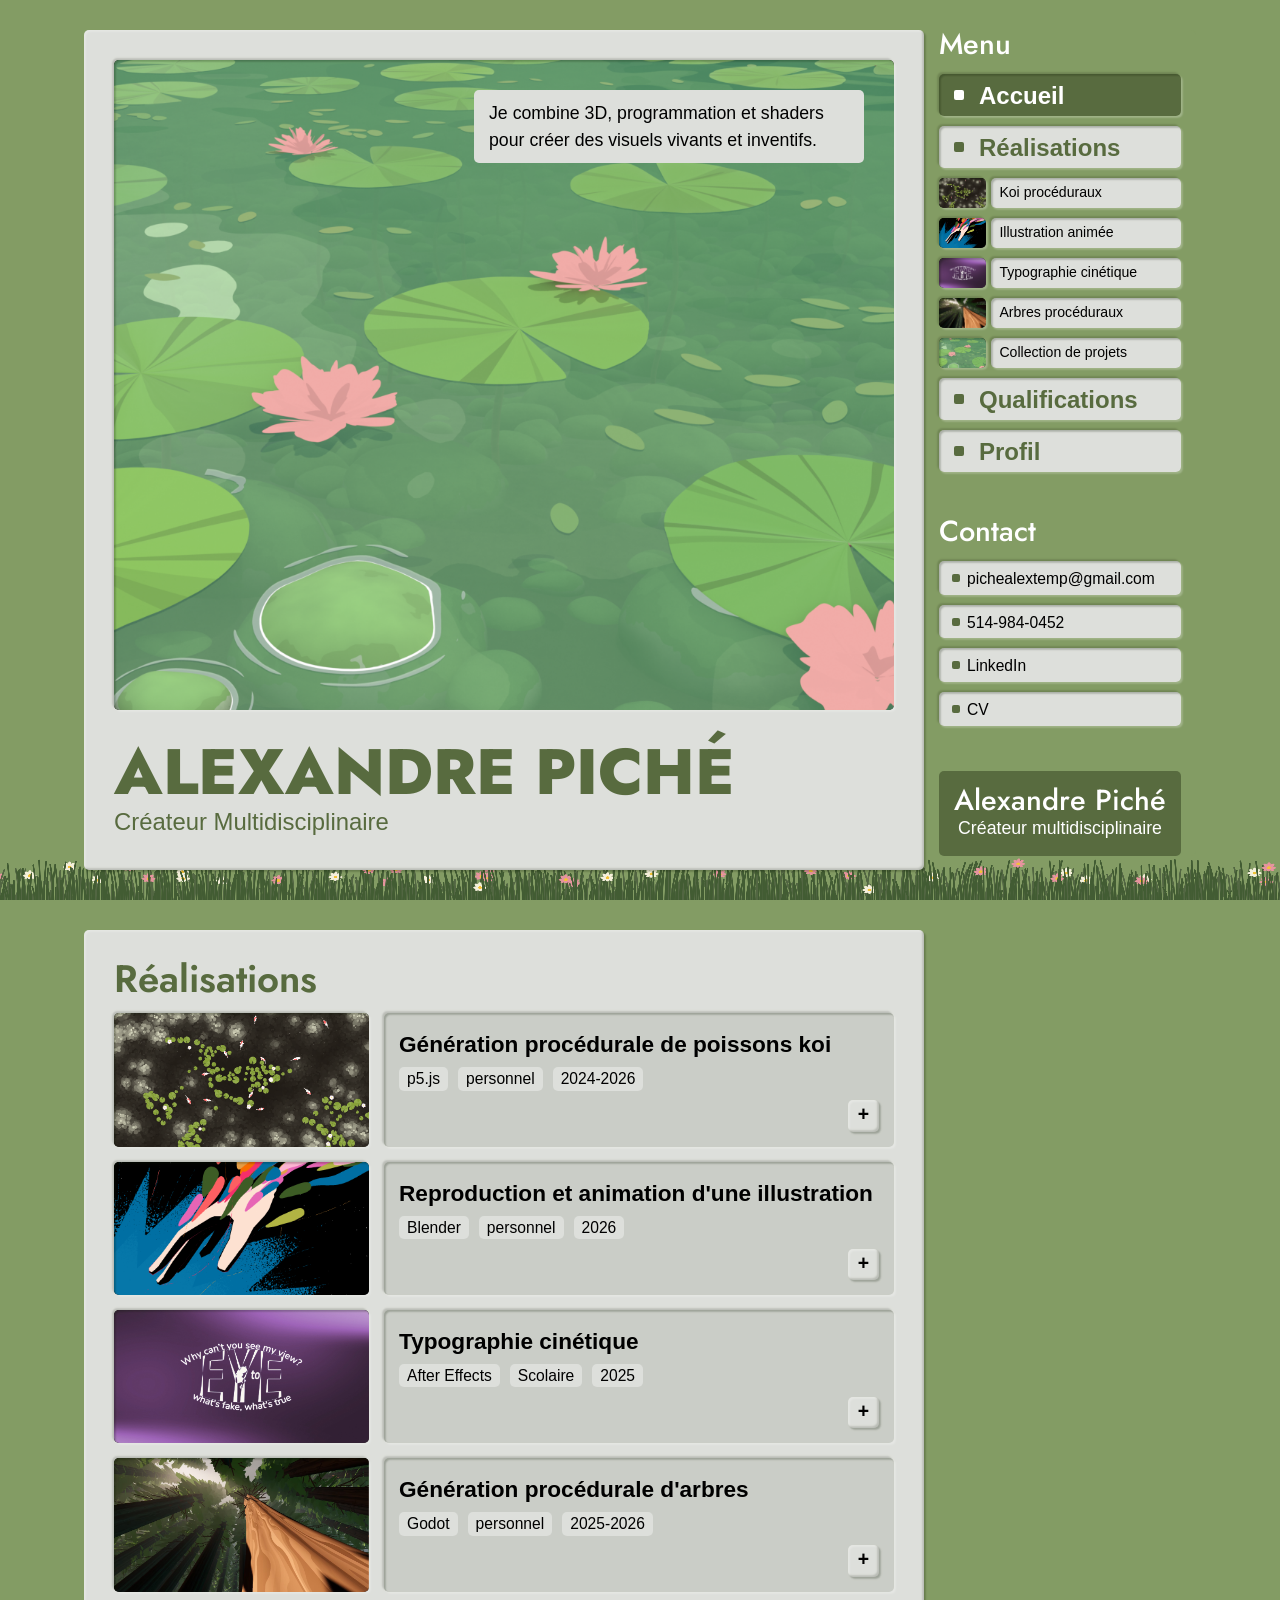
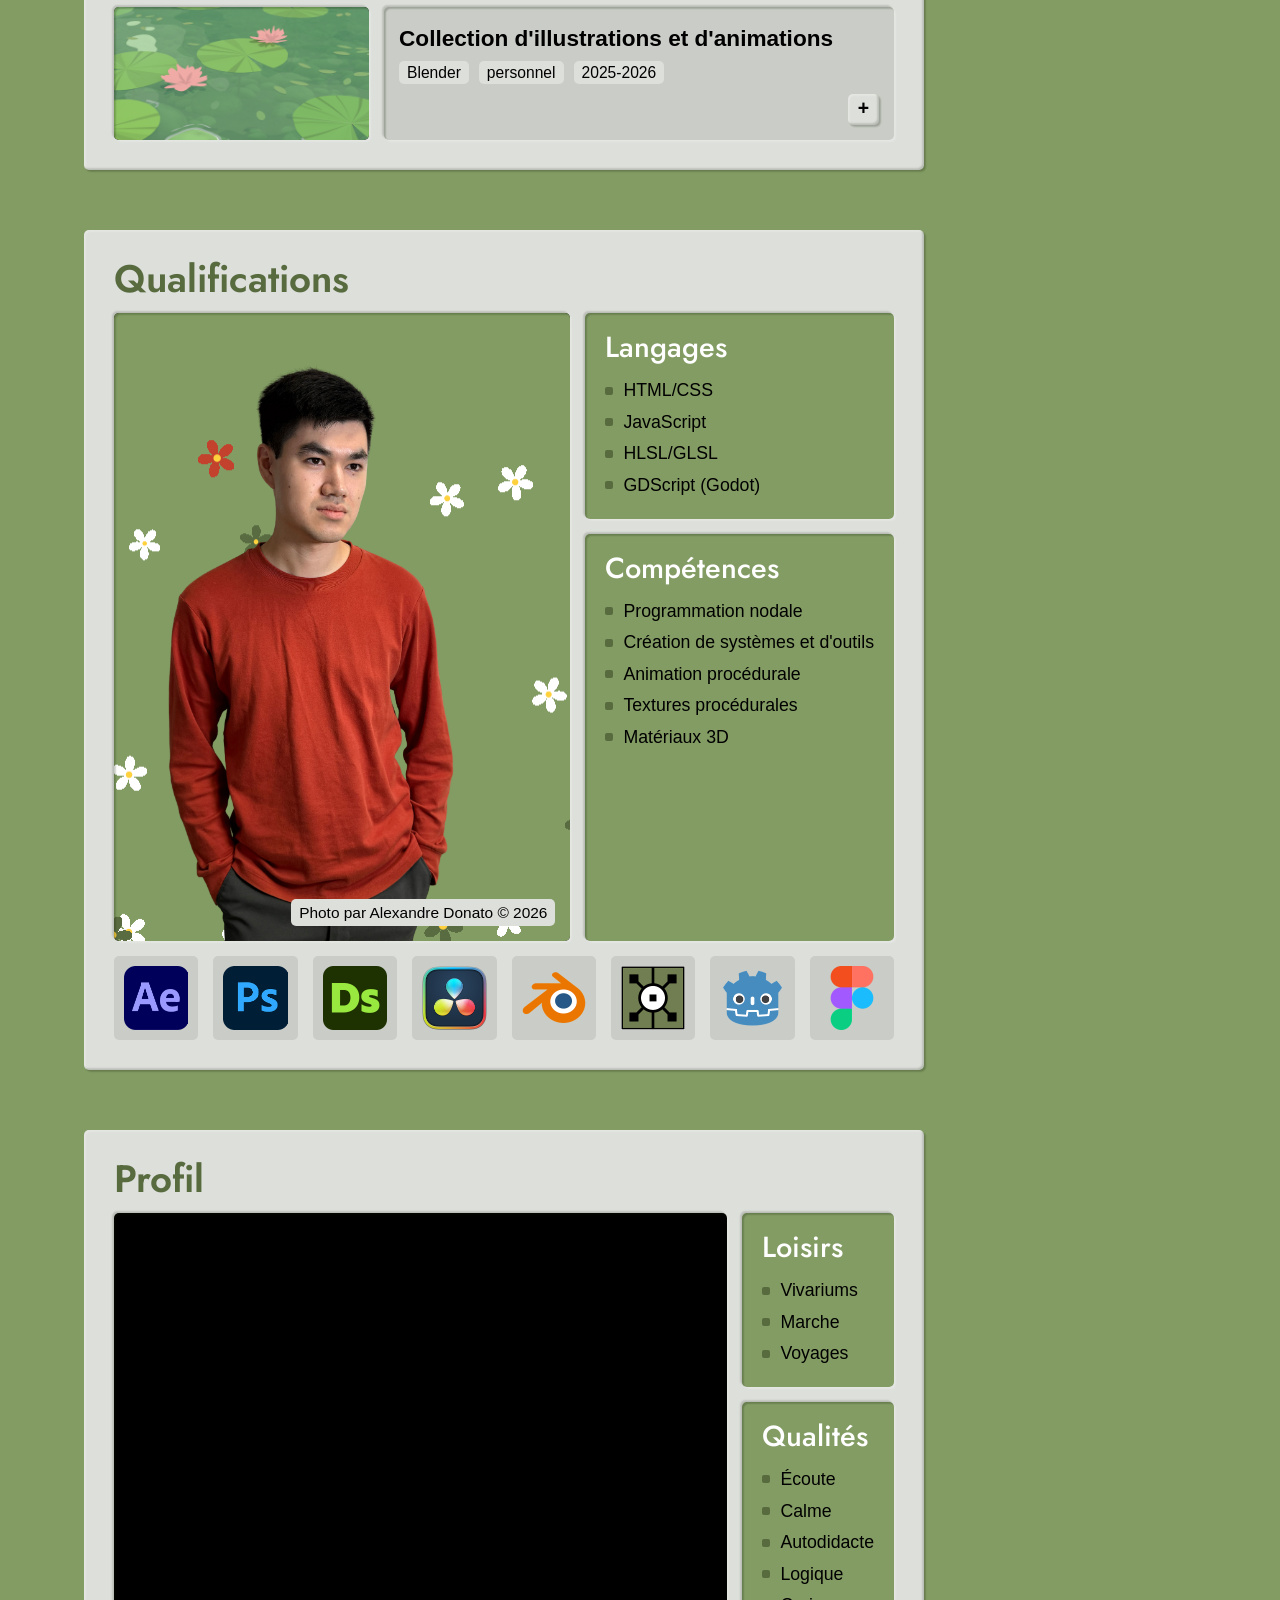
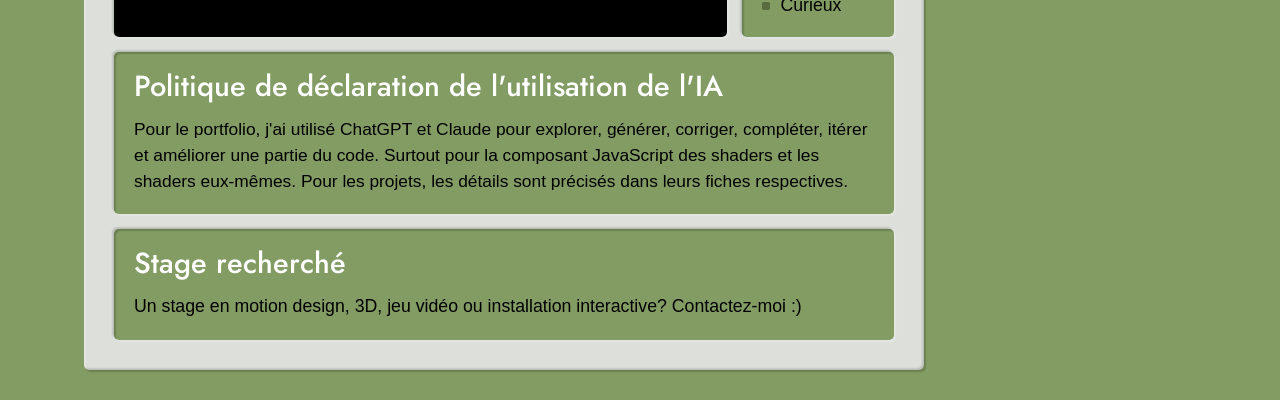
==== commit 0aec0744: "reset_beta" ====
--- a/index.html
+++ b/index.html
@@ -1,332 +1,332 @@
-<!DOCTYPE html>
-<html lang="fr">
-
-<head>
-    <meta charset="utf-8" />
-    <meta name="viewport" content="width=device-width, initial-scale=1.0" />
-    <meta name="description" content="Portfolio d'Alexandre Piché : 3D, programmation et shaders pour des visuels vivants et créatifs.">
-    <title>Alexandre Piché | Portfolio</title>
-
-    <link rel="stylesheet" href="styles/main.css" />
-    <script src="scripts/main.js" defer></script>
-    <script src="scripts/components/ShaderCanvas.js" defer></script>
-
-</head>
-
-<body>
-    <canvas class="behind fixed" data-shader="assets/shaders/grass.frag" data-seed="1"></canvas>
-
-    <div class="container">
-        <header class="header">
-
-            <div class="menu-toggle__container">
-                <input type="checkbox" id="menu-toggle" name="menu-toggle" />
-                <label for="menu-toggle" aria-label="Menu"></label>
-            </div>
-            <div class="header__content">
-
-
-                <nav class="nav__main">
-                    <h3>Menu</h3>
-                    <ul>
-                        <li><a href="./index.html#home" class="button">Accueil</a></li>
-                        <li><a href="./index.html#projects" class="button">Réalisations</a></li>
-                        <li>
-
-
-
-                            <ul class="nav__projects">
-
-                                <li>
-                                    <a href="./01_koi.html" class="">
-                                        <div class="img__container debossed">
-                                            <img src="./assets/images/koi/koi.png" alt="Koi procéduraux">
-                                        </div>
-                                        <p class="debossed">Koi procéduraux</p>
-                                    </a>
-                                </li>
-
-                                <li>
-                                    <a href="./02_hand.html" class="">
-                                        <div class="img__container debossed">
-                                            <img src="./assets/images/hand/hand_result.png" alt="Illustration animée">
-                                        </div>
-                                        <p class="debossed">Illustration animée</p>
-                                    </a>
-                                </li>
-
-                                <li>
-                                    <a href="./03_typo.html" class="">
-                                        <div class="img__container debossed">
-                                            <img src="./assets/images/typo/typo_p2.png" alt="Typographie cinétique">
-                                        </div>
-                                        <p class="debossed">Typographie cinétique</p>
-                                    </a>
-                                </li>
-
-                                <li>
-                                    <a href="./04_forest.html" class="">
-                                        <div class="img__container debossed">
-                                            <img src="./assets/images/forest/forest.avif" alt="Arbres procéduraux">
-                                        </div>
-                                        <p class="debossed">Arbres procéduraux</p>
-                                    </a>
-                                </li>
-
-                                <li>
-                                    <a href="./05_collection.html" class="">
-                                        <div class="img__container debossed">
-                                            <img src="./assets/images/collection/lilypads.png" alt="Collection de projets">
-                                        </div>
-                                        <p class="debossed">Collection de projets</p>
-                                    </a>
-                                </li>
-
-                            </ul>
-
-                        </li>
-                        <li><a href="./index.html#about" class="button">Qualifications</a></li>
-                        <li><a href="./index.html#video" class="button">Profil</a></li>
-                    </ul>
-                </nav>
-
-                <nav class="nav__links">
-                    <h3>Contact</h3>
-                    <ul>
-                        <li><a class="button" href="mailto:pichealextemp@gmail.com">pichealextemp@gmail.com</a></li>
-                        <li><a class="button" href="tel:+5149840452">514-984-0452</a></li>
-                        <li><a class="button" href="https://www.linkedin.com/in/alexandre-pich%C3%A9-bb35a5306/" target="_blank" rel="noopener">LinkedIn</a></li>
-                        <li><a class="button" href="assets/cv_alexandre_piche.pdf" target="_blank" rel="noopener noreferrer">CV</a>
-                        </li>
-                    </ul>
-                </nav>
-
-                <div class="surface-sm">
-                    <h3>Alexandre Piché</h3>
-                    <p>Créateur multidisciplinaire</p>
-                </div>
-
-            </div>
-
-        </header>
-
-
-        <div class="main">
-
-
-            <section id="home" class="square surface flex-column embossed">
-
-                <div class="img__container debossed">
-                    <img src="./assets/images/collection/lilypads.png" alt="Hero">
-                    <p class="surface">Je combine 3D, programmation et shaders pour créer des visuels vivants et inventifs.</p>
-                </div>
-
-                <div>
-                    <h1>Alexandre Piché</h1>
-                    <p class="subtitle">Créateur multidisciplinaire</p>
-                </div>
-
-            </section>
-
-            <section id="projects" class="projects square flex-column surface embossed">
-                <h2 class="">Réalisations</h2>
-
-                <div class="flex-column grow">
-
-                    <a href="./01_koi.html" class="project grow">
-                        <div class="img__container debossed">
-                            <img src="./assets/images/koi/koi.png" alt="Poissons koi">
-                        </div>
-                        <div class="subdivision flex-column debossed">
-                            <p class="project_title">Génération procédurale de poissons koi</p>
-                            <div class="tags">
-                                <span class="">p5.js</span>
-                                <span class="">personnel</span>
-                                <span class="">2024-2026</span>
-                            </div>
-                            <div class="visit embossed">+</div>
-                        </div>
-                    </a>
-
-                    <a href="./02_hand.html" class="project grow">
-                        <div class="img__container debossed">
-                            <img src="./assets/images/hand/hand_result.png" alt="Illustration de main">
-                        </div>
-                        <div class="subdivision flex-column debossed">
-                            <p class="project_title">Reproduction et animation d'une illustration</p>
-                            <div class="tags">
-                                <span class="">Blender</span>
-                                <span class="">personnel</span>
-                                <span class="">2026</span>
-                            </div>
-                            <div class="visit embossed">+</div>
-                        </div>
-                    </a>
-
-                    <a href="./03_typo.html" class="project grow">
-                        <div class="img__container debossed">
-                            <img src="./assets/images/typo/typo_p2.png" alt="Capture d'écran de l'animation">
-                        </div>
-                        <div class="subdivision flex-column debossed">
-                            <p class="project_title">Typographie cinétique</p>
-                            <div class="tags">
-                                <span class="">After Effects</span>
-                                <span class="">Scolaire</span>
-                                <span class="">2025</span>
-                            </div>
-                            <div class="visit embossed">+</div>
-                        </div>
-                    </a>
-
-                    <a href="./04_forest.html" class="project grow">
-                        <div class="img__container debossed">
-                            <img src="./assets/images/forest/forest.avif" alt="Arbres">
-                        </div>
-                        <div class="subdivision flex-column debossed">
-                            <p class="project_title">Génération procédurale d'arbres</p>
-                            <div class="tags">
-                                <span class="">Godot</span>
-                                <span class="">personnel</span>
-                                <span class="">2025-2026</span>
-                            </div>
-                            <div class="visit embossed">+</div>
-                        </div>
-                    </a>
-
-                    <a href="./05_collection.html" class="project grow">
-                        <div class="img__container debossed">
-                            <img src="./assets/images/collection/lilypads.png" alt="Étang">
-                        </div>
-                        <div class="subdivision flex-column debossed">
-                            <p class="project_title">Collection d'illustrations et d'animations</p>
-                            <div class="tags">
-                                <span class="">Blender</span>
-                                <span class="">personnel</span>
-                                <span class="">2025-2026</span>
-                            </div>
-                            <div class="visit embossed">+</div>
-                        </div>
-                    </a>
-                </div>
-
-            </section>
-
-            <section id="about" class="about square flex-column surface embossed">
-                <h2>Qualifications</h2>
-                <div class="flex-column grow">
-
-                    <div class="flex-row grow sm-column">
-
-                        <div class="img__container grow debossed">
-                            <img src="./assets/images/portrait_transparent.png" alt="Portrait">
-                            <p class="legend">Photo par Alexandre Donato © 2026</p>
-                            <canvas class="behind" data-shader="assets/shaders/flowers.frag"></canvas>
-                        </div>
-
-
-                        <div class="flex-column">
-
-                            <div class="subdivision debossed">
-                                <h3>Langages</h3>
-                                <ul>
-                                    <li>HTML/CSS</li>
-                                    <li>JavaScript</li>
-                                    <li>HLSL/GLSL</li>
-                                    <li>GDScript (Godot)</li>
-                                </ul>
-                            </div>
-
-                            <div class="subdivision grow debossed">
-                                <h3>Compétences</h3>
-                                <ul>
-                                    <li>Programmation nodale</li>
-                                    <li>Création de systèmes et d'outils</li>
-                                    <li>Animation procédurale</li>
-                                    <li>Textures procédurales</li>
-                                    <li>Matériaux 3D</li>
-                                </ul>
-                            </div>
-
-                        </div>
-
-
-                    </div>
-
-                    <div class="software__container">
-                        <div class="" title="After Effects"><img src="./assets/images/logos/logo_ae.png" alt="After Effects"></div>
-                        <div class="" title="Photoshop"><img src="./assets/images/logos/logo_ps.png" alt="Photoshop"></div>
-                        <div class="" title="Substance 3D Designer"><img src="./assets/images/logos/logo_ds.png" alt="Substance 3D Designer"></div>
-                        <div class="" title="DaVinci Resolve"><img src="./assets/images/logos/logo_dv.png" alt="DaVinci Resolve">
-                        </div>
-                        <div class="" title="Blender"><img src="./assets/images/logos/logo_blender.png" alt="Blender"></div>
-                        <div class="" title="Touch Designer"><img src="./assets/images/logos/logo_td.png" alt="Touch Designer">
-                        </div>
-                        <div class="" title="Godot"><img src="./assets/images/logos/logo_godot.png" alt="Godot"></div>
-                        <div class="" title="Figma"><img src="./assets/images/logos/logo_figma.png" alt="Figma"></div>
-                    </div>
-                </div>
-            </section>
-
-            <section id="video" class="square flex-column surface embossed">
-                <h2>Profil</h2>
-                <div class="flex-column grow">
-                    <div class="flex-row grow sm-column">
-
-                        <div class="img__container debossed">
-                            <iframe src="https://www.youtube-nocookie.com/embed/gFCheQ8yu6M?si=wggRjXF_7xyZaC-N" title="YouTube video player" frameborder="0" allow="accelerometer; autoplay; clipboard-write; encrypted-media; gyroscope; picture-in-picture; web-share" referrerpolicy="strict-origin-when-cross-origin" allowfullscreen></iframe>
-                        </div>
-
-
-                        <div class="flex-column  sm-row">
-                            <div class="subdivision debossed">
-                                <h3>Loisirs</h3>
-                                <ul>
-                                    <li>Vivariums</li>
-                                    <li>Marche</li>
-                                    <li>Voyages</li>
-                                </ul>
-                            </div>
-
-                            <div class="subdivision grow debossed">
-                                <h3>Qualités</h3>
-                                <ul>
-                                    <li>Écoute</li>
-                                    <li>Calme</li>
-                                    <li>Autodidacte</li>
-                                    <li>Logique</li>
-                                    <li>Curieux</li>
-                                </ul>
-                            </div>
-                        </div>
-
-                    </div>
-
-                    <div class="flex-row">
-
-                        <div class="subdivision debossed">
-                            <h3>Politique de déclaration de l'utilisation de l'IA</h3>
-                            <p class="small">Pour le portfolio, j'ai utilisé ChatGPT et Claude pour explorer, générer,
-                                corriger,
-                                compléter, itérer et améliorer une partie du code. Surtout pour la composant JavaScript des shaders
-                                et les shaders eux-mêmes. Pour les projets, les détails sont précisés dans leurs fiches respectives.
-                            </p>
-                        </div>
-
-                    </div>
-
-                    <div class="subdivision debossed">
-                        <h3>Stage recherché</h3>
-                        <p>Un stage en motion design, 3D, jeu vidéo ou installation interactive? Contactez-moi :)</p>
-                    </div>
-
-
-                </div>
-            </section>
-
-
-
-        </div>
-    </div>
-</body>
-
+<!DOCTYPE html>
+<html lang="fr">
+
+<head>
+    <meta charset="utf-8" />
+    <meta name="viewport" content="width=device-width, initial-scale=1.0" />
+    <meta name="description" content="Portfolio d'Alexandre Piché : 3D, programmation et shaders pour des visuels vivants et créatifs.">
+    <title>Alexandre Piché | Portfolio</title>
+
+    <link rel="stylesheet" href="styles/main.css" />
+    <script src="scripts/main.js" defer></script>
+    <script src="scripts/components/ShaderCanvas.js" defer></script>
+
+</head>
+
+<body>
+    <canvas class="behind fixed" data-shader="assets/shaders/grass.frag" data-seed="1"></canvas>
+
+    <div class="container">
+        <header class="header">
+
+            <div class="menu-toggle__container">
+                <input type="checkbox" id="menu-toggle" name="menu-toggle" />
+                <label for="menu-toggle" aria-label="Menu"></label>
+            </div>
+            <div class="header__content">
+
+
+                <nav class="nav__main">
+                    <h3>Menu</h3>
+                    <ul>
+                        <li><a href="./index.html#home" class="button">Accueil</a></li>
+                        <li><a href="./index.html#projects" class="button">Réalisations</a></li>
+                        <li>
+
+
+
+                            <ul class="nav__projects">
+
+                                <li>
+                                    <a href="./01_koi.html" class="">
+                                        <div class="img__container debossed">
+                                            <img src="./assets/images/koi/koi.png" alt="Koi procéduraux">
+                                        </div>
+                                        <p class="debossed">Koi procéduraux</p>
+                                    </a>
+                                </li>
+
+                                <li>
+                                    <a href="./02_hand.html" class="">
+                                        <div class="img__container debossed">
+                                            <img src="./assets/images/hand/hand_result.png" alt="Illustration animée">
+                                        </div>
+                                        <p class="debossed">Illustration animée</p>
+                                    </a>
+                                </li>
+
+                                <li>
+                                    <a href="./03_typo.html" class="">
+                                        <div class="img__container debossed">
+                                            <img src="./assets/images/typo/typo_p2.png" alt="Typographie cinétique">
+                                        </div>
+                                        <p class="debossed">Typographie cinétique</p>
+                                    </a>
+                                </li>
+
+                                <li>
+                                    <a href="./04_forest.html" class="">
+                                        <div class="img__container debossed">
+                                            <img src="./assets/images/forest/forest.avif" alt="Arbres procéduraux">
+                                        </div>
+                                        <p class="debossed">Arbres procéduraux</p>
+                                    </a>
+                                </li>
+
+                                <li>
+                                    <a href="./05_collection.html" class="">
+                                        <div class="img__container debossed">
+                                            <img src="./assets/images/collection/lilypads.png" alt="Collection de projets">
+                                        </div>
+                                        <p class="debossed">Collection de projets</p>
+                                    </a>
+                                </li>
+
+                            </ul>
+
+                        </li>
+                        <li><a href="./index.html#about" class="button">Qualifications</a></li>
+                        <li><a href="./index.html#video" class="button">Profil</a></li>
+                    </ul>
+                </nav>
+
+                <nav class="nav__links">
+                    <h3>Contact</h3>
+                    <ul>
+                        <li><a class="button" href="mailto:pichealextemp@gmail.com">pichealextemp@gmail.com</a></li>
+                        <li><a class="button" href="tel:+5149840452">514-984-0452</a></li>
+                        <li><a class="button" href="https://www.linkedin.com/in/alexandre-pich%C3%A9-bb35a5306/" target="_blank" rel="noopener">LinkedIn</a></li>
+                        <li><a class="button" href="assets/cv_alexandre_piche.pdf" target="_blank" rel="noopener noreferrer">CV</a>
+                        </li>
+                    </ul>
+                </nav>
+
+                <div class="surface-sm">
+                    <h3>Alexandre Piché</h3>
+                    <p>Créateur multidisciplinaire</p>
+                </div>
+
+            </div>
+
+        </header>
+
+
+        <div class="main">
+
+
+            <section id="home" class="square surface flex-column embossed">
+
+                <div class="img__container debossed">
+                    <img src="./assets/images/collection/lilypads.png" alt="Hero">
+                    <p class="surface">Je combine 3D, programmation et shaders pour créer des visuels vivants et inventifs.</p>
+                </div>
+
+                <div>
+                    <h1>Alexandre Piché</h1>
+                    <p class="subtitle">Créateur multidisciplinaire</p>
+                </div>
+
+            </section>
+
+            <section id="projects" class="projects square flex-column surface embossed">
+                <h2 class="">Réalisations</h2>
+
+                <div class="flex-column grow">
+
+                    <a href="./01_koi.html" class="project grow">
+                        <div class="img__container debossed">
+                            <img src="./assets/images/koi/koi.png" alt="Poissons koi">
+                        </div>
+                        <div class="subdivision flex-column debossed">
+                            <p class="project_title">Génération procédurale de poissons koi</p>
+                            <div class="tags">
+                                <span class="">p5.js</span>
+                                <span class="">personnel</span>
+                                <span class="">2024-2026</span>
+                            </div>
+                            <div class="visit embossed">+</div>
+                        </div>
+                    </a>
+
+                    <a href="./02_hand.html" class="project grow">
+                        <div class="img__container debossed">
+                            <img src="./assets/images/hand/hand_result.png" alt="Illustration de main">
+                        </div>
+                        <div class="subdivision flex-column debossed">
+                            <p class="project_title">Reproduction et animation d'une illustration</p>
+                            <div class="tags">
+                                <span class="">Blender</span>
+                                <span class="">personnel</span>
+                                <span class="">2026</span>
+                            </div>
+                            <div class="visit embossed">+</div>
+                        </div>
+                    </a>
+
+                    <a href="./03_typo.html" class="project grow">
+                        <div class="img__container debossed">
+                            <img src="./assets/images/typo/typo_p2.png" alt="Capture d'écran de l'animation">
+                        </div>
+                        <div class="subdivision flex-column debossed">
+                            <p class="project_title">Typographie cinétique</p>
+                            <div class="tags">
+                                <span class="">After Effects</span>
+                                <span class="">Scolaire</span>
+                                <span class="">2025</span>
+                            </div>
+                            <div class="visit embossed">+</div>
+                        </div>
+                    </a>
+
+                    <a href="./04_forest.html" class="project grow">
+                        <div class="img__container debossed">
+                            <img src="./assets/images/forest/forest.avif" alt="Arbres">
+                        </div>
+                        <div class="subdivision flex-column debossed">
+                            <p class="project_title">Génération procédurale d'arbres</p>
+                            <div class="tags">
+                                <span class="">Godot</span>
+                                <span class="">personnel</span>
+                                <span class="">2025-2026</span>
+                            </div>
+                            <div class="visit embossed">+</div>
+                        </div>
+                    </a>
+
+                    <a href="./05_collection.html" class="project grow">
+                        <div class="img__container debossed">
+                            <img src="./assets/images/collection/lilypads.png" alt="Étang">
+                        </div>
+                        <div class="subdivision flex-column debossed">
+                            <p class="project_title">Collection d'illustrations et d'animations</p>
+                            <div class="tags">
+                                <span class="">Blender</span>
+                                <span class="">personnel</span>
+                                <span class="">2025-2026</span>
+                            </div>
+                            <div class="visit embossed">+</div>
+                        </div>
+                    </a>
+                </div>
+
+            </section>
+
+            <section id="about" class="about square flex-column surface embossed">
+                <h2>Qualifications</h2>
+                <div class="flex-column grow">
+
+                    <div class="flex-row grow sm-column">
+
+                        <div class="img__container grow debossed">
+                            <img src="./assets/images/portrait_transparent.png" alt="Portrait">
+                            <p class="legend">Photo par Alexandre Donato © 2026</p>
+                            <canvas class="behind" data-shader="assets/shaders/flowers.frag"></canvas>
+                        </div>
+
+
+                        <div class="flex-column">
+
+                            <div class="subdivision debossed">
+                                <h3>Langages</h3>
+                                <ul>
+                                    <li>HTML/CSS</li>
+                                    <li>JavaScript</li>
+                                    <li>HLSL/GLSL</li>
+                                    <li>GDScript (Godot)</li>
+                                </ul>
+                            </div>
+
+                            <div class="subdivision grow debossed">
+                                <h3>Compétences</h3>
+                                <ul>
+                                    <li>Programmation nodale</li>
+                                    <li>Création de systèmes et d'outils</li>
+                                    <li>Animation procédurale</li>
+                                    <li>Textures procédurales</li>
+                                    <li>Matériaux 3D</li>
+                                </ul>
+                            </div>
+
+                        </div>
+
+
+                    </div>
+
+                    <div class="software__container">
+                        <div class="" title="After Effects"><img src="./assets/images/logos/logo_ae.png" alt="After Effects"></div>
+                        <div class="" title="Photoshop"><img src="./assets/images/logos/logo_ps.png" alt="Photoshop"></div>
+                        <div class="" title="Substance 3D Designer"><img src="./assets/images/logos/logo_ds.png" alt="Substance 3D Designer"></div>
+                        <div class="" title="DaVinci Resolve"><img src="./assets/images/logos/logo_dv.png" alt="DaVinci Resolve">
+                        </div>
+                        <div class="" title="Blender"><img src="./assets/images/logos/logo_blender.png" alt="Blender"></div>
+                        <div class="" title="Touch Designer"><img src="./assets/images/logos/logo_td.png" alt="Touch Designer">
+                        </div>
+                        <div class="" title="Godot"><img src="./assets/images/logos/logo_godot.png" alt="Godot"></div>
+                        <div class="" title="Figma"><img src="./assets/images/logos/logo_figma.png" alt="Figma"></div>
+                    </div>
+                </div>
+            </section>
+
+            <section id="video" class="square flex-column surface embossed">
+                <h2>Profil</h2>
+                <div class="flex-column grow">
+                    <div class="flex-row grow sm-column">
+
+                        <div class="img__container debossed">
+                            <iframe src="https://www.youtube-nocookie.com/embed/gFCheQ8yu6M?si=wggRjXF_7xyZaC-N" title="YouTube video player" frameborder="0" allow="accelerometer; autoplay; clipboard-write; encrypted-media; gyroscope; picture-in-picture; web-share" referrerpolicy="strict-origin-when-cross-origin" allowfullscreen></iframe>
+                        </div>
+
+
+                        <div class="flex-column  sm-row">
+                            <div class="subdivision debossed">
+                                <h3>Loisirs</h3>
+                                <ul>
+                                    <li>Vivariums</li>
+                                    <li>Marche</li>
+                                    <li>Voyages</li>
+                                </ul>
+                            </div>
+
+                            <div class="subdivision grow debossed">
+                                <h3>Qualités</h3>
+                                <ul>
+                                    <li>Écoute</li>
+                                    <li>Calme</li>
+                                    <li>Autodidacte</li>
+                                    <li>Logique</li>
+                                    <li>Curieux</li>
+                                </ul>
+                            </div>
+                        </div>
+
+                    </div>
+
+                    <div class="flex-row">
+
+                        <div class="subdivision debossed">
+                            <h3>Politique de déclaration de l'utilisation de l'IA</h3>
+                            <p class="small">Pour le portfolio, j'ai utilisé ChatGPT et Claude pour explorer, générer,
+                                corriger,
+                                compléter, itérer et améliorer une partie du code. Surtout pour la composant JavaScript des shaders
+                                et les shaders eux-mêmes. Pour les projets, les détails sont précisés dans leurs fiches respectives.
+                            </p>
+                        </div>
+
+                    </div>
+
+                    <div class="subdivision debossed">
+                        <h3>Stage recherché</h3>
+                        <p>Un stage en motion design, 3D, jeu vidéo ou installation interactive? Contactez-moi :)</p>
+                    </div>
+
+
+                </div>
+            </section>
+
+
+
+        </div>
+    </div>
+</body>
+
 </html>
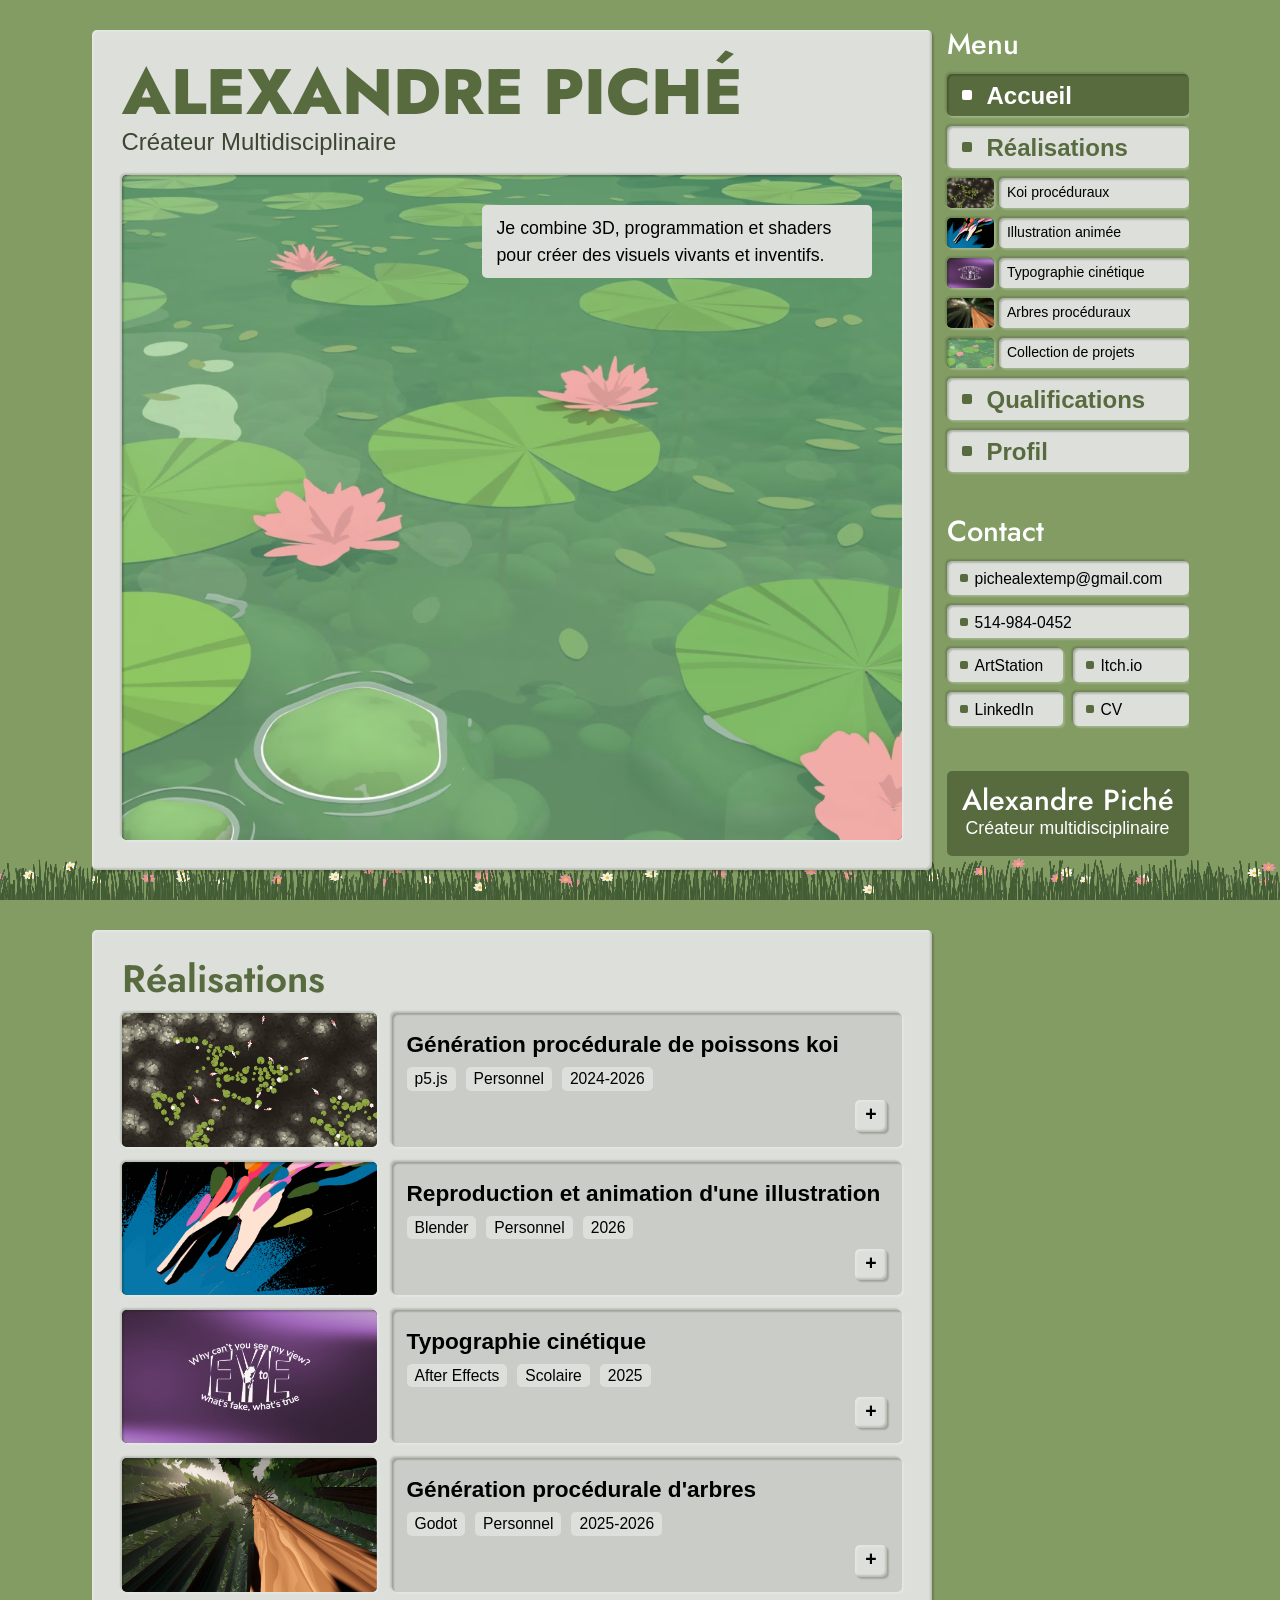
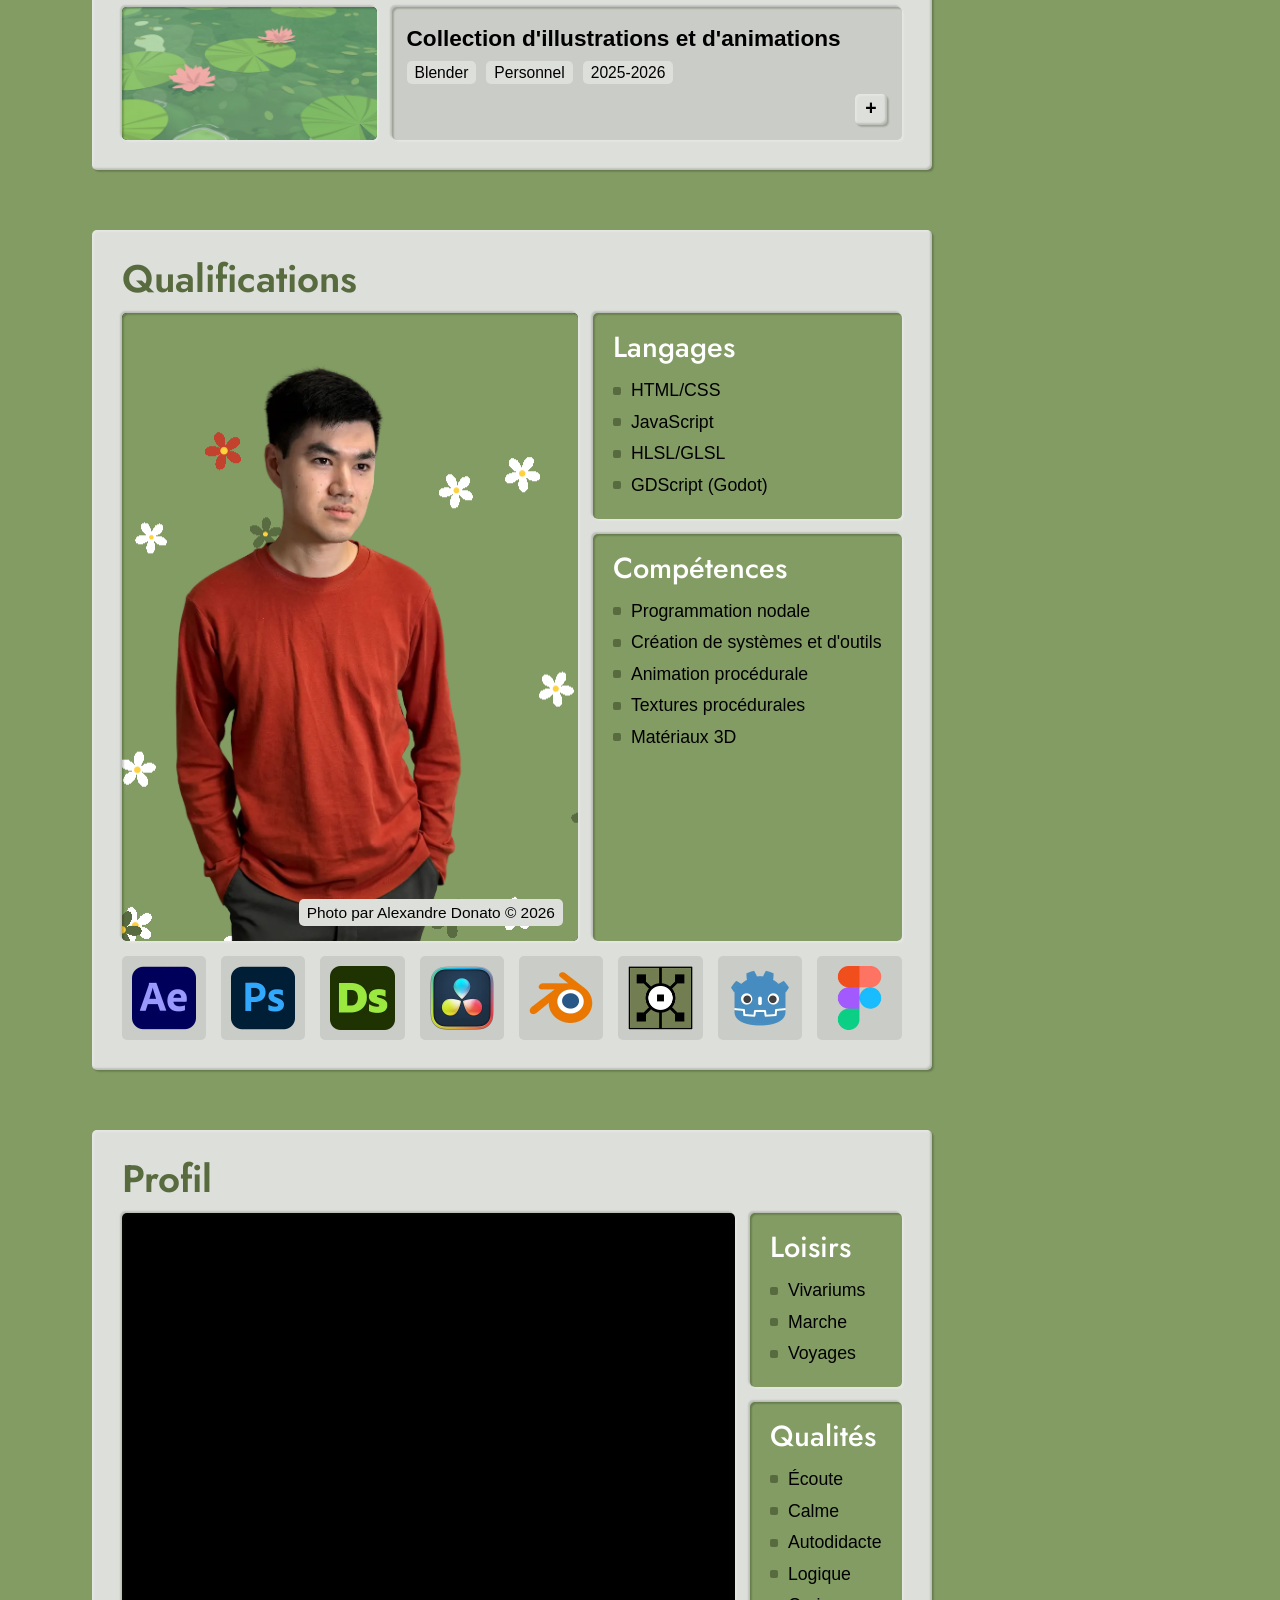
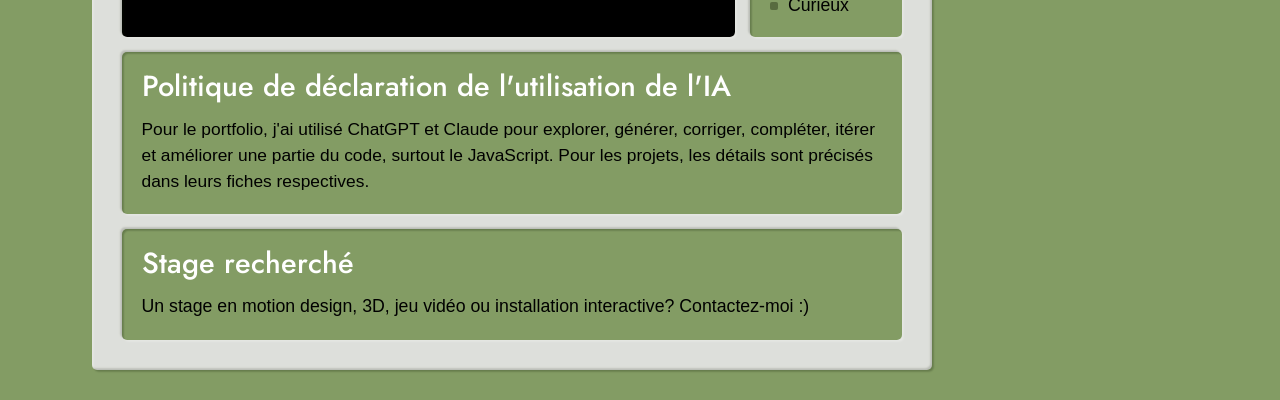
==== commit 0a84200a: "update" ====
--- a/index.html
+++ b/index.html
@@ -5,11 +5,12 @@
     <meta charset="utf-8" />
     <meta name="viewport" content="width=device-width, initial-scale=1.0" />
     <meta name="description" content="Portfolio d'Alexandre Piché : 3D, programmation et shaders pour des visuels vivants et créatifs.">
+
+    <link rel="shortcut icon" href="./assets/favicon.ico" type="image/x-icon">
     <title>Alexandre Piché | Portfolio</title>
 
     <link rel="stylesheet" href="styles/main.css" />
     <script src="scripts/main.js" defer></script>
-    <script src="scripts/components/ShaderCanvas.js" defer></script>
 
 </head>
 
@@ -40,7 +41,7 @@
                                 <li>
                                     <a href="./01_koi.html" class="">
                                         <div class="img__container debossed">
-                                            <img src="./assets/images/koi/koi.png" alt="Koi procéduraux">
+                                            <img src="./assets/images/koi/koi.avif" alt="Koi procéduraux">
                                         </div>
                                         <p class="debossed">Koi procéduraux</p>
                                     </a>
@@ -49,7 +50,7 @@
                                 <li>
                                     <a href="./02_hand.html" class="">
                                         <div class="img__container debossed">
-                                            <img src="./assets/images/hand/hand_result.png" alt="Illustration animée">
+                                            <img src="./assets/images/hand/hand_result.avif" alt="Illustration animée">
                                         </div>
                                         <p class="debossed">Illustration animée</p>
                                     </a>
@@ -58,7 +59,7 @@
                                 <li>
                                     <a href="./03_typo.html" class="">
                                         <div class="img__container debossed">
-                                            <img src="./assets/images/typo/typo_p2.png" alt="Typographie cinétique">
+                                            <img src="./assets/images/typo/typo_p2.avif" alt="Typographie cinétique">
                                         </div>
                                         <p class="debossed">Typographie cinétique</p>
                                     </a>
@@ -76,7 +77,7 @@
                                 <li>
                                     <a href="./05_collection.html" class="">
                                         <div class="img__container debossed">
-                                            <img src="./assets/images/collection/lilypads.png" alt="Collection de projets">
+                                            <img src="./assets/images/collection/lilypads.avif" alt="Collection de projets">
                                         </div>
                                         <p class="debossed">Collection de projets</p>
                                     </a>
@@ -94,10 +95,33 @@
                     <h3>Contact</h3>
                     <ul>
                         <li><a class="button" href="mailto:pichealextemp@gmail.com">pichealextemp@gmail.com</a></li>
-                        <li><a class="button" href="tel:+5149840452">514-984-0452</a></li>
-                        <li><a class="button" href="https://www.linkedin.com/in/alexandre-pich%C3%A9-bb35a5306/" target="_blank" rel="noopener">LinkedIn</a></li>
-                        <li><a class="button" href="assets/cv_alexandre_piche.pdf" target="_blank" rel="noopener noreferrer">CV</a>
-                        </li>
+                        <li><a class="button" href="tel:+15149840452">514-984-0452</a></li>
+
+                        <div class="flex-row">
+                            <div class="flex-column grow">
+
+                                <li class="grow"><a class="button" href="https://www.artstation.com/alexandre-piche" target="_blank" rel="noopener">ArtStation</a>
+                                </li>
+
+
+                                <li class="grow"><a class="button" href="https://www.linkedin.com/in/alexandre-pich%C3%A9-bb35a5306/" target="_blank" rel="noopener">LinkedIn</a>
+                                </li>
+
+                            </div>
+
+                            <div class="flex-column grow">
+
+                                <li class="grow"><a class="button" href="https://alexandre-piche.itch.io/" target="_blank" rel="noopener">Itch.io</a>
+                                </li>
+
+                                <li class="grow"><a class="button" href="assets/cv_alexandre_piche.pdf" target="_blank" rel="noopener noreferrer">CV</a>
+                                </li>
+
+                            </div>
+                        </div>
+
+
+
                     </ul>
                 </nav>
 
@@ -111,21 +135,23 @@
         </header>
 
 
-        <div class="main">
+        <main class="main">
 
 
             <section id="home" class="square surface flex-column embossed">
-
-                <div class="img__container debossed">
-                    <img src="./assets/images/collection/lilypads.png" alt="Hero">
-                    <p class="surface">Je combine 3D, programmation et shaders pour créer des visuels vivants et inventifs.</p>
-                </div>
 
                 <div>
                     <h1>Alexandre Piché</h1>
                     <p class="subtitle">Créateur multidisciplinaire</p>
                 </div>
 
+                <div class="img__container debossed">
+                    <img src="./assets/images/collection/lilypads.avif" alt="Hero" fetchpriority="high">
+                    <p class="surface">Je combine 3D, programmation et shaders pour créer des visuels vivants et inventifs.</p>
+                </div>
+
+
+
             </section>
 
             <section id="projects" class="projects square flex-column surface embossed">
@@ -135,13 +161,13 @@
 
                     <a href="./01_koi.html" class="project grow">
                         <div class="img__container debossed">
-                            <img src="./assets/images/koi/koi.png" alt="Poissons koi">
+                            <img src="./assets/images/koi/koi.avif" alt="Poissons koi">
                         </div>
                         <div class="subdivision flex-column debossed">
                             <p class="project_title">Génération procédurale de poissons koi</p>
                             <div class="tags">
                                 <span class="">p5.js</span>
-                                <span class="">personnel</span>
+                                <span class="">Personnel</span>
                                 <span class="">2024-2026</span>
                             </div>
                             <div class="visit embossed">+</div>
@@ -150,13 +176,13 @@
 
                     <a href="./02_hand.html" class="project grow">
                         <div class="img__container debossed">
-                            <img src="./assets/images/hand/hand_result.png" alt="Illustration de main">
+                            <img src="./assets/images/hand/hand_result.avif" alt="Illustration de main">
                         </div>
                         <div class="subdivision flex-column debossed">
                             <p class="project_title">Reproduction et animation d'une illustration</p>
                             <div class="tags">
                                 <span class="">Blender</span>
-                                <span class="">personnel</span>
+                                <span class="">Personnel</span>
                                 <span class="">2026</span>
                             </div>
                             <div class="visit embossed">+</div>
@@ -165,7 +191,7 @@
 
                     <a href="./03_typo.html" class="project grow">
                         <div class="img__container debossed">
-                            <img src="./assets/images/typo/typo_p2.png" alt="Capture d'écran de l'animation">
+                            <img src="./assets/images/typo/typo_p2.avif" alt="Capture d'écran de l'animation">
                         </div>
                         <div class="subdivision flex-column debossed">
                             <p class="project_title">Typographie cinétique</p>
@@ -186,7 +212,7 @@
                             <p class="project_title">Génération procédurale d'arbres</p>
                             <div class="tags">
                                 <span class="">Godot</span>
-                                <span class="">personnel</span>
+                                <span class="">Personnel</span>
                                 <span class="">2025-2026</span>
                             </div>
                             <div class="visit embossed">+</div>
@@ -195,13 +221,13 @@
 
                     <a href="./05_collection.html" class="project grow">
                         <div class="img__container debossed">
-                            <img src="./assets/images/collection/lilypads.png" alt="Étang">
+                            <img src="./assets/images/collection/lilypads.avif" alt="Étang">
                         </div>
                         <div class="subdivision flex-column debossed">
                             <p class="project_title">Collection d'illustrations et d'animations</p>
                             <div class="tags">
                                 <span class="">Blender</span>
-                                <span class="">personnel</span>
+                                <span class="">Personnel</span>
                                 <span class="">2025-2026</span>
                             </div>
                             <div class="visit embossed">+</div>
@@ -218,7 +244,7 @@
                     <div class="flex-row grow sm-column">
 
                         <div class="img__container grow debossed">
-                            <img src="./assets/images/portrait_transparent.png" alt="Portrait">
+                            <img src="./assets/images/portrait_transparent.webp" alt="Portrait">
                             <p class="legend">Photo par Alexandre Donato © 2026</p>
                             <canvas class="behind" data-shader="assets/shaders/flowers.frag"></canvas>
                         </div>
@@ -253,27 +279,27 @@
                     </div>
 
                     <div class="software__container">
-                        <div class="" title="After Effects"><img src="./assets/images/logos/logo_ae.png" alt="After Effects"></div>
-                        <div class="" title="Photoshop"><img src="./assets/images/logos/logo_ps.png" alt="Photoshop"></div>
-                        <div class="" title="Substance 3D Designer"><img src="./assets/images/logos/logo_ds.png" alt="Substance 3D Designer"></div>
-                        <div class="" title="DaVinci Resolve"><img src="./assets/images/logos/logo_dv.png" alt="DaVinci Resolve">
-                        </div>
-                        <div class="" title="Blender"><img src="./assets/images/logos/logo_blender.png" alt="Blender"></div>
-                        <div class="" title="Touch Designer"><img src="./assets/images/logos/logo_td.png" alt="Touch Designer">
-                        </div>
-                        <div class="" title="Godot"><img src="./assets/images/logos/logo_godot.png" alt="Godot"></div>
-                        <div class="" title="Figma"><img src="./assets/images/logos/logo_figma.png" alt="Figma"></div>
+                        <div class="" title="After Effects"><img src="./assets/images/logos/logo_ae.webp" alt="After Effects"></div>
+                        <div class="" title="Photoshop"><img src="./assets/images/logos/logo_ps.webp" alt="Photoshop"></div>
+                        <div class="" title="Substance 3D Designer"><img src="./assets/images/logos/logo_ds.webp" alt="Substance 3D Designer"></div>
+                        <div class="" title="DaVinci Resolve"><img src="./assets/images/logos/logo_dv.webp" alt="DaVinci Resolve">
+                        </div>
+                        <div class="" title="Blender"><img src="./assets/images/logos/logo_bl.webp" alt="Blender"></div>
+                        <div class="" title="Touch Designer"><img src="./assets/images/logos/logo_td.webp" alt="Touch Designer">
+                        </div>
+                        <div class="" title="Godot"><img src="./assets/images/logos/logo_gd.webp" alt="Godot"></div>
+                        <div class="" title="Figma"><img src="./assets/images/logos/logo_fg.webp" alt="Figma"></div>
                     </div>
                 </div>
             </section>
 
-            <section id="video" class="square flex-column surface embossed">
+            <section id="video" class="square flex-column sm-adjustable surface embossed">
                 <h2>Profil</h2>
                 <div class="flex-column grow">
                     <div class="flex-row grow sm-column">
 
                         <div class="img__container debossed">
-                            <iframe src="https://www.youtube-nocookie.com/embed/gFCheQ8yu6M?si=wggRjXF_7xyZaC-N" title="YouTube video player" frameborder="0" allow="accelerometer; autoplay; clipboard-write; encrypted-media; gyroscope; picture-in-picture; web-share" referrerpolicy="strict-origin-when-cross-origin" allowfullscreen></iframe>
+                            <iframe loading="lazy" src="https://www.youtube-nocookie.com/embed/xc_9J8kOmXs?si=qdQhiLiXyH1ihh4p" title="YouTube video player" frameborder="0" allow="accelerometer; autoplay; clipboard-write; encrypted-media; gyroscope; picture-in-picture; web-share" referrerpolicy="strict-origin-when-cross-origin" allowfullscreen></iframe>
                         </div>
 
 
@@ -307,8 +333,8 @@
                             <h3>Politique de déclaration de l'utilisation de l'IA</h3>
                             <p class="small">Pour le portfolio, j'ai utilisé ChatGPT et Claude pour explorer, générer,
                                 corriger,
-                                compléter, itérer et améliorer une partie du code. Surtout pour la composant JavaScript des shaders
-                                et les shaders eux-mêmes. Pour les projets, les détails sont précisés dans leurs fiches respectives.
+                                compléter, itérer et améliorer une partie du code, surtout le JavaScript. Pour les projets, les
+                                détails sont précisés dans leurs fiches respectives.
                             </p>
                         </div>
 
@@ -325,7 +351,7 @@
 
 
 
-        </div>
+        </main>
     </div>
 </body>
 
--- a/styles/main.css
+++ b/styles/main.css
@@ -1,5 +1,5 @@
 @charset "UTF-8";
-@import url("https://fonts.googleapis.com/css2?family=Google+Sans+Flex:opsz,wght,GRAD,ROND@6..144,1..1000,100,100&family=Jost:wght@100..900&display=swap");
+@import url("https://fonts.googleapis.com/css2?family=Google+Sans+Flex:opsz,wght,GRAD,ROND@6..144,1..1000,100,100&family=Jost:wght@500..900&display=swap");
 /* ==========================================================================
    cover / tools
    ========================================================================== */
@@ -447,7 +447,6 @@
   letter-spacing: 6%;
   text-transform: uppercase;
   margin: 0;
-  margin-top: var(--spacing-3x);
 }
 
 h2 {
@@ -480,9 +479,10 @@
   line-height: 1.5;
 }
 
+.subtitle > *,
 .subtitle {
   font-size: clamp(1.13rem, 0.73vw + 0.91rem, 1.56rem);
-  color: var(--color-primary);
+  color: var(--color-dark);
   font-weight: 400;
   letter-spacing: 12%;
   text-transform: capitalize;
@@ -518,15 +518,18 @@
   color: var(--color-primary);
 }
 
+p.legend:has(> a),
 .button {
   color: var(--color-primary);
   background-color: var(--color-surface);
   text-decoration: none;
 }
+p.legend:has(> a):hover,
 .button:hover {
   background-color: var(--color-white);
   color: var(--color-bg);
 }
+p.legend:has(> a):hover::before,
 .button:hover::before {
   background-color: var(--color-bg);
 }
@@ -596,6 +599,7 @@
 
 .main {
   max-width: calc(100vh - var(--padding-2x));
+  width: 100%;
   display: flex;
   flex-direction: column;
   gap: var(--padding-2x);
@@ -662,6 +666,9 @@
   .subdivision {
     padding: var(--spacing-3x);
   }
+  .sm-hide {
+    display: none;
+  }
 }
 #a404 {
   height: -moz-fit-content !important;
@@ -708,6 +715,10 @@
   .sm-row {
     flex-direction: row;
   }
+  .sm-adjustable {
+    height: -moz-fit-content;
+    height: fit-content;
+  }
 }
 .nowrap {
   text-wrap: nowrap;
@@ -725,7 +736,7 @@
   flex-direction: column;
   gap: var(--spacing-9x);
   overflow-y: scroll;
-  padding: 0 var(--spacing-3x);
+  padding-left: var(--spacing-3x);
 }
 .header__content::-webkit-scrollbar-thumb {
   background-color: blue;
@@ -862,12 +873,13 @@
     z-index: 10;
     padding: var(--padding);
     box-shadow: 0 0 var(--spacing-9x) 0 var(--color-shadow), var(--embossed);
+    transition: transform 0.08s ease-in;
   }
   .menu-toggle__container {
     display: block;
   }
   header:has(.menu-toggle__container input:not(:checked)) .header__content {
-    display: none;
+    transform: translateX(100%);
   }
 }
 @media (width < 350px) {
@@ -920,6 +932,11 @@
   color: var(--color-white);
 }
 
+.header__content .flex-column,
+.header__content .flex-row {
+  gap: var(--spacing-2x);
+}
+
 .img__container {
   flex-grow: 1;
   min-height: 0;
@@ -935,11 +952,6 @@
   width: -moz-fit-content;
   width: fit-content;
   max-width: 50%;
-}
-.img__container p.surface.bottom-right {
-  top: initial;
-  right: var(--spacing-6x);
-  bottom: var(--spacing-6x);
 }
 .img__container p.legend {
   position: absolute;
@@ -952,6 +964,30 @@
   padding: 2px var(--spacing-1x-5) 1px;
   background-color: var(--color-surface);
   border-radius: var(--border-radius);
+}
+.img__container .image-viewer__link {
+  position: absolute;
+  top: var(--spacing-3x);
+  right: var(--spacing-3x);
+  color: var(--color-primary);
+  font-size: clamp(1rem, 0.42vw + 0.88rem, 1.25rem);
+  font-weight: 600;
+  background-color: var(--color-surface);
+  padding: 0 var(--spacing-1x-5);
+  aspect-ratio: 1;
+  width: -moz-fit-content;
+  width: fit-content;
+  display: flex;
+  flex-direction: column;
+  align-items: center;
+  justify-content: center;
+}
+.img__container .image-viewer__link:hover {
+  background-color: var(--color-white);
+  color: var(--color-bg);
+}
+.img__container .image-viewer__link:hover::before {
+  background-color: var(--color-bg);
 }
 
 @media (width < 768px) {
@@ -1145,6 +1181,8 @@
   transition: box-shadow 0.1s ease-out;
 }
 
+p.legend:has(> a)::after,
+.image-viewer__link::after,
 .button:hover::after {
   box-shadow: var(--embossed);
 }
@@ -1153,6 +1191,8 @@
   box-shadow: var(--embossed);
 }
 
+p.legend:has(> a):hover::after,
+.image-viewer__link:hover::after,
 .button::after,
 .debossed::after {
   box-shadow: var(--debossed);
@@ -1168,11 +1208,15 @@
   box-shadow: var(--debossed);
 }
 
+p.legend:has(> a),
+.image-viewer__link,
 .button,
 .embossed,
 .debossed {
   position: relative;
 }
+p.legend:has(> a)::after,
+.image-viewer__link::after,
 .button::after,
 .embossed::after,
 .debossed::after {
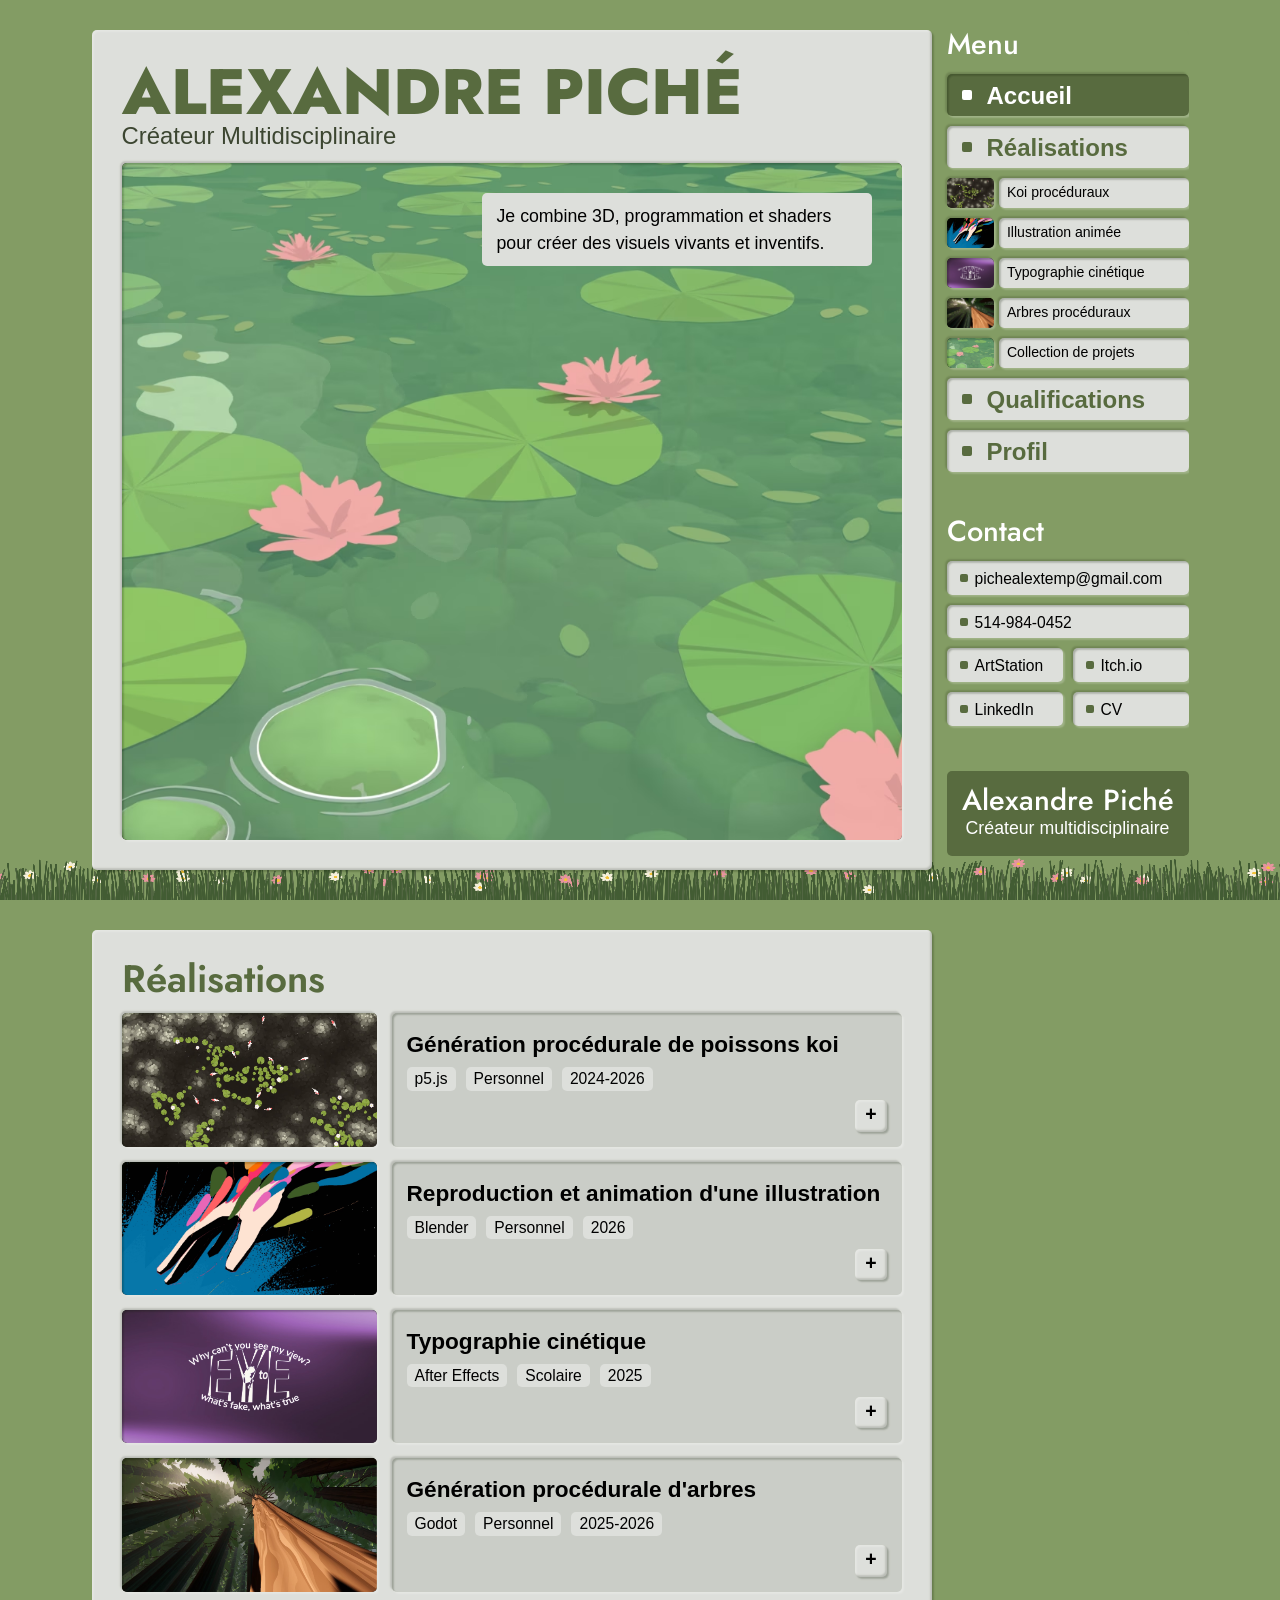
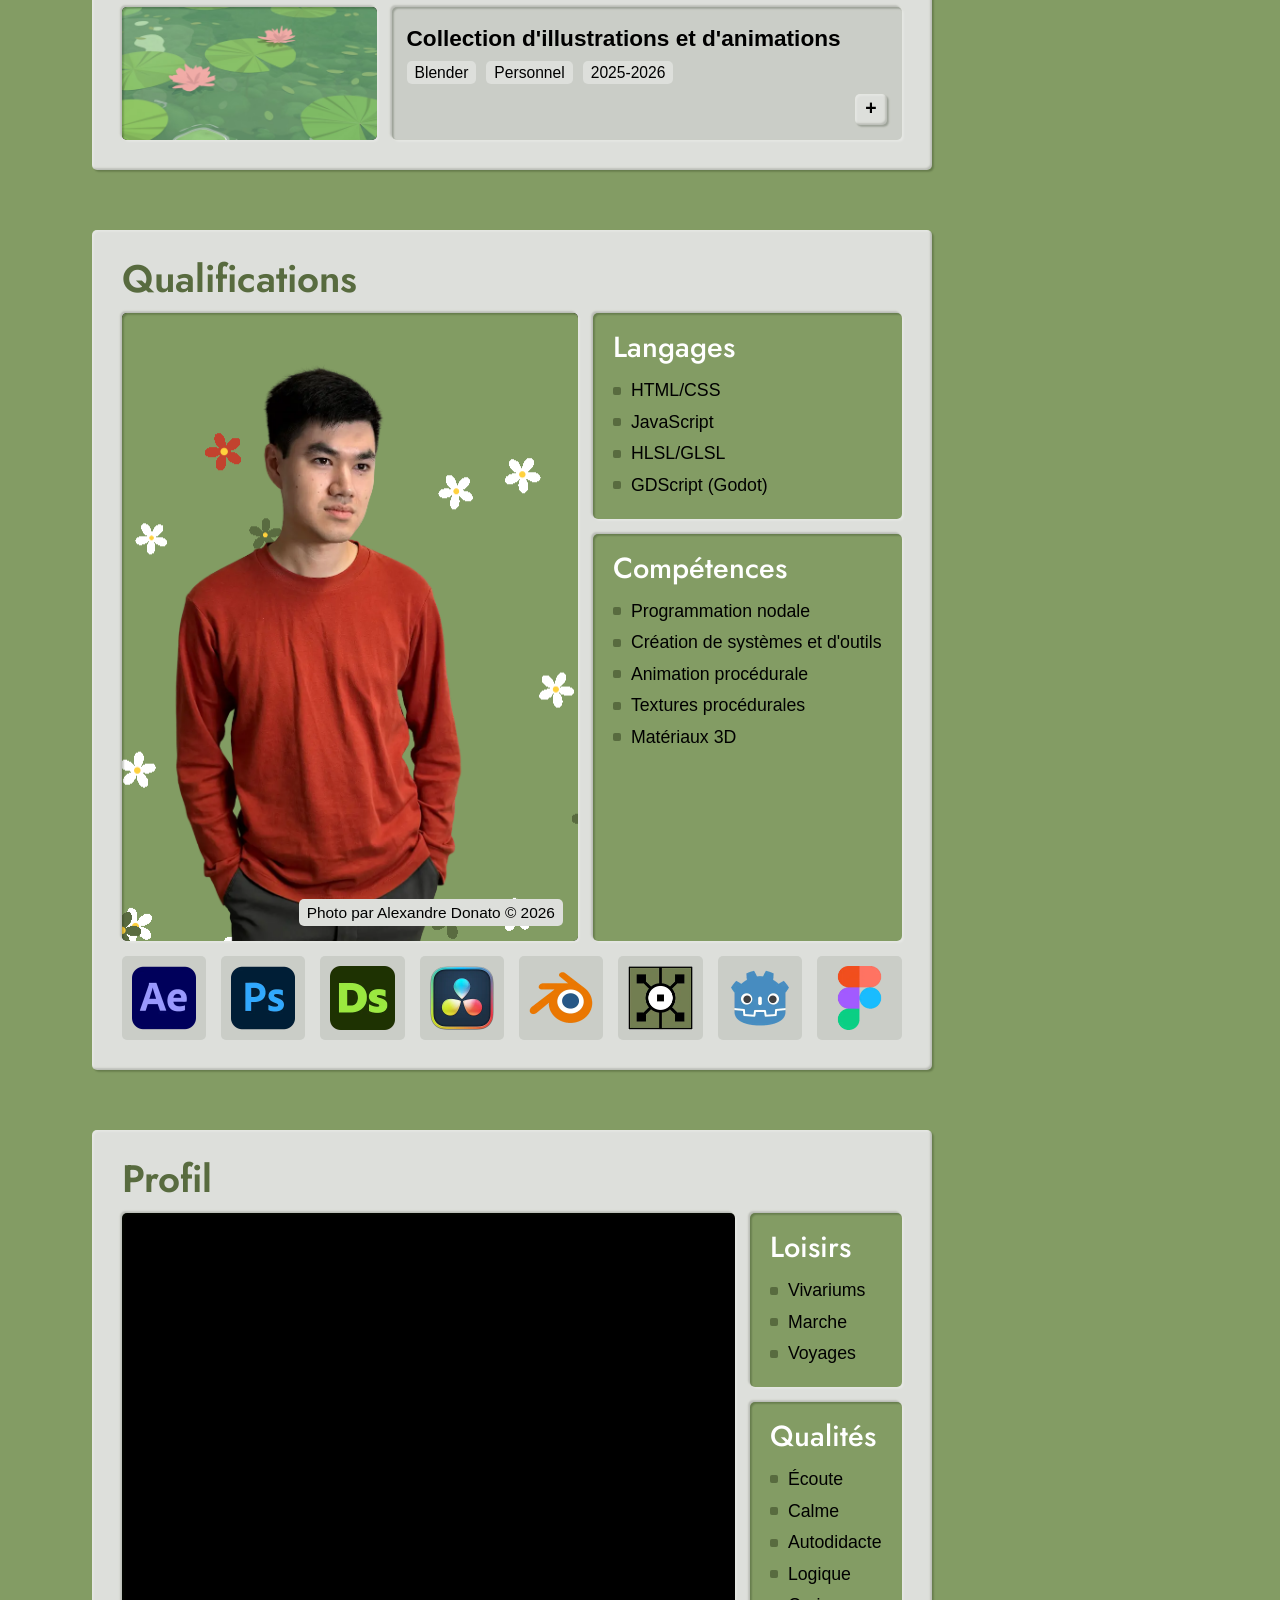
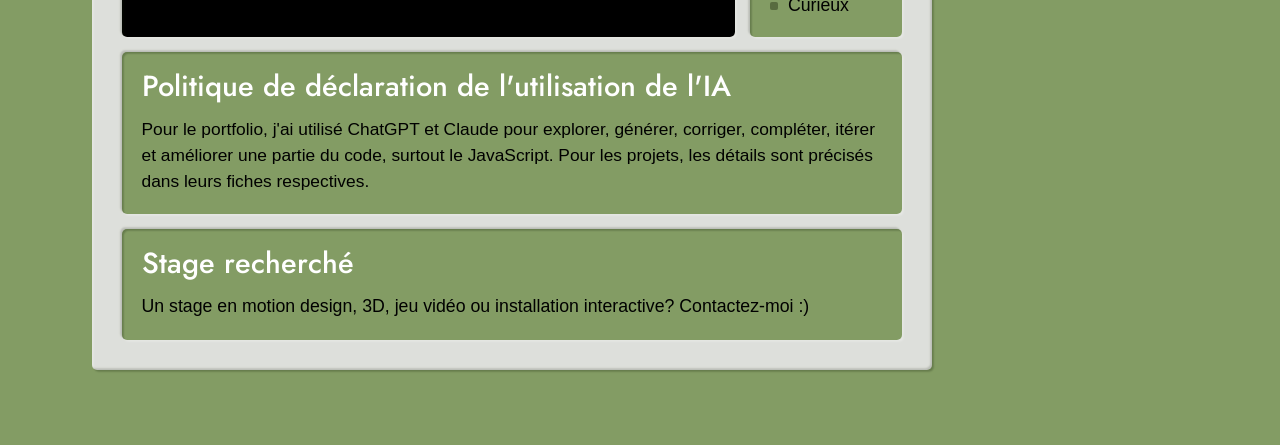
==== commit 77249a07: "optimisation" ====
--- a/index.html
+++ b/index.html
@@ -299,7 +299,7 @@
                     <div class="flex-row grow sm-column">
 
                         <div class="img__container debossed">
-                            <iframe loading="lazy" src="https://www.youtube-nocookie.com/embed/xc_9J8kOmXs?si=qdQhiLiXyH1ihh4p" title="YouTube video player" frameborder="0" allow="accelerometer; autoplay; clipboard-write; encrypted-media; gyroscope; picture-in-picture; web-share" referrerpolicy="strict-origin-when-cross-origin" allowfullscreen></iframe>
+                            <iframe src="https://www.youtube-nocookie.com/embed/xc_9J8kOmXs?si=qdQhiLiXyH1ihh4p" title="YouTube video player" frameborder="0" allow="accelerometer; autoplay; clipboard-write; encrypted-media; gyroscope; picture-in-picture; web-share" referrerpolicy="strict-origin-when-cross-origin" allowfullscreen></iframe>
                         </div>
 
 
--- a/styles/main.css
+++ b/styles/main.css
@@ -457,6 +457,11 @@
   letter-spacing: 1%;
 }
 
+h1,
+h2 {
+  max-width: calc(100% - var(--spacing-12x) - var(--spacing-3x));
+}
+
 h3 {
   color: var(--color-white);
   font-size: clamp(1.5rem, 0.63vw + 1.31rem, 1.88rem);
@@ -486,6 +491,7 @@
   font-weight: 400;
   letter-spacing: 12%;
   text-transform: capitalize;
+  line-height: 1;
 }
 
 .project_title {
@@ -598,16 +604,20 @@
 }
 
 .main {
-  max-width: calc(100vh - var(--padding-2x));
+  max-width: calc(100dvh - var(--padding-2x));
   width: 100%;
   display: flex;
   flex-direction: column;
   gap: var(--padding-2x);
+}
+.main > section:last-child {
+  margin-bottom: var(--spacing-9x);
 }
 
 .square {
   flex-grow: 1;
   height: calc(100vh - var(--padding-2x));
+  height: calc(100dvh - var(--padding-2x));
   width: 100%;
   display: flex;
   flex-direction: column;
@@ -661,6 +671,7 @@
   }
   .square {
     height: 100vh;
+    height: 100dvh;
     scroll-margin-top: initial;
   }
   .subdivision {
@@ -839,6 +850,7 @@
   outline-offset: 4px;
 }
 .menu-toggle__container label::after {
+  display: block;
   content: "Menu";
   background-color: var(--color-primary);
   color: var(--color-white);
@@ -861,7 +873,7 @@
   box-shadow: var(--embossed);
 }
 
-@media (width < 1024px) {
+@media (height < 850px), (width < 1024px) {
   .container {
     gap: 0;
   }
@@ -1137,10 +1149,11 @@
 
 canvas.fixed {
   --h: 6vh;
+  position: fixed;
   width: 100vw;
   height: var(--h);
   top: calc(100vh - var(--h));
-  position: fixed;
+  top: calc(100dvh - var(--h));
 }
 
 :root {
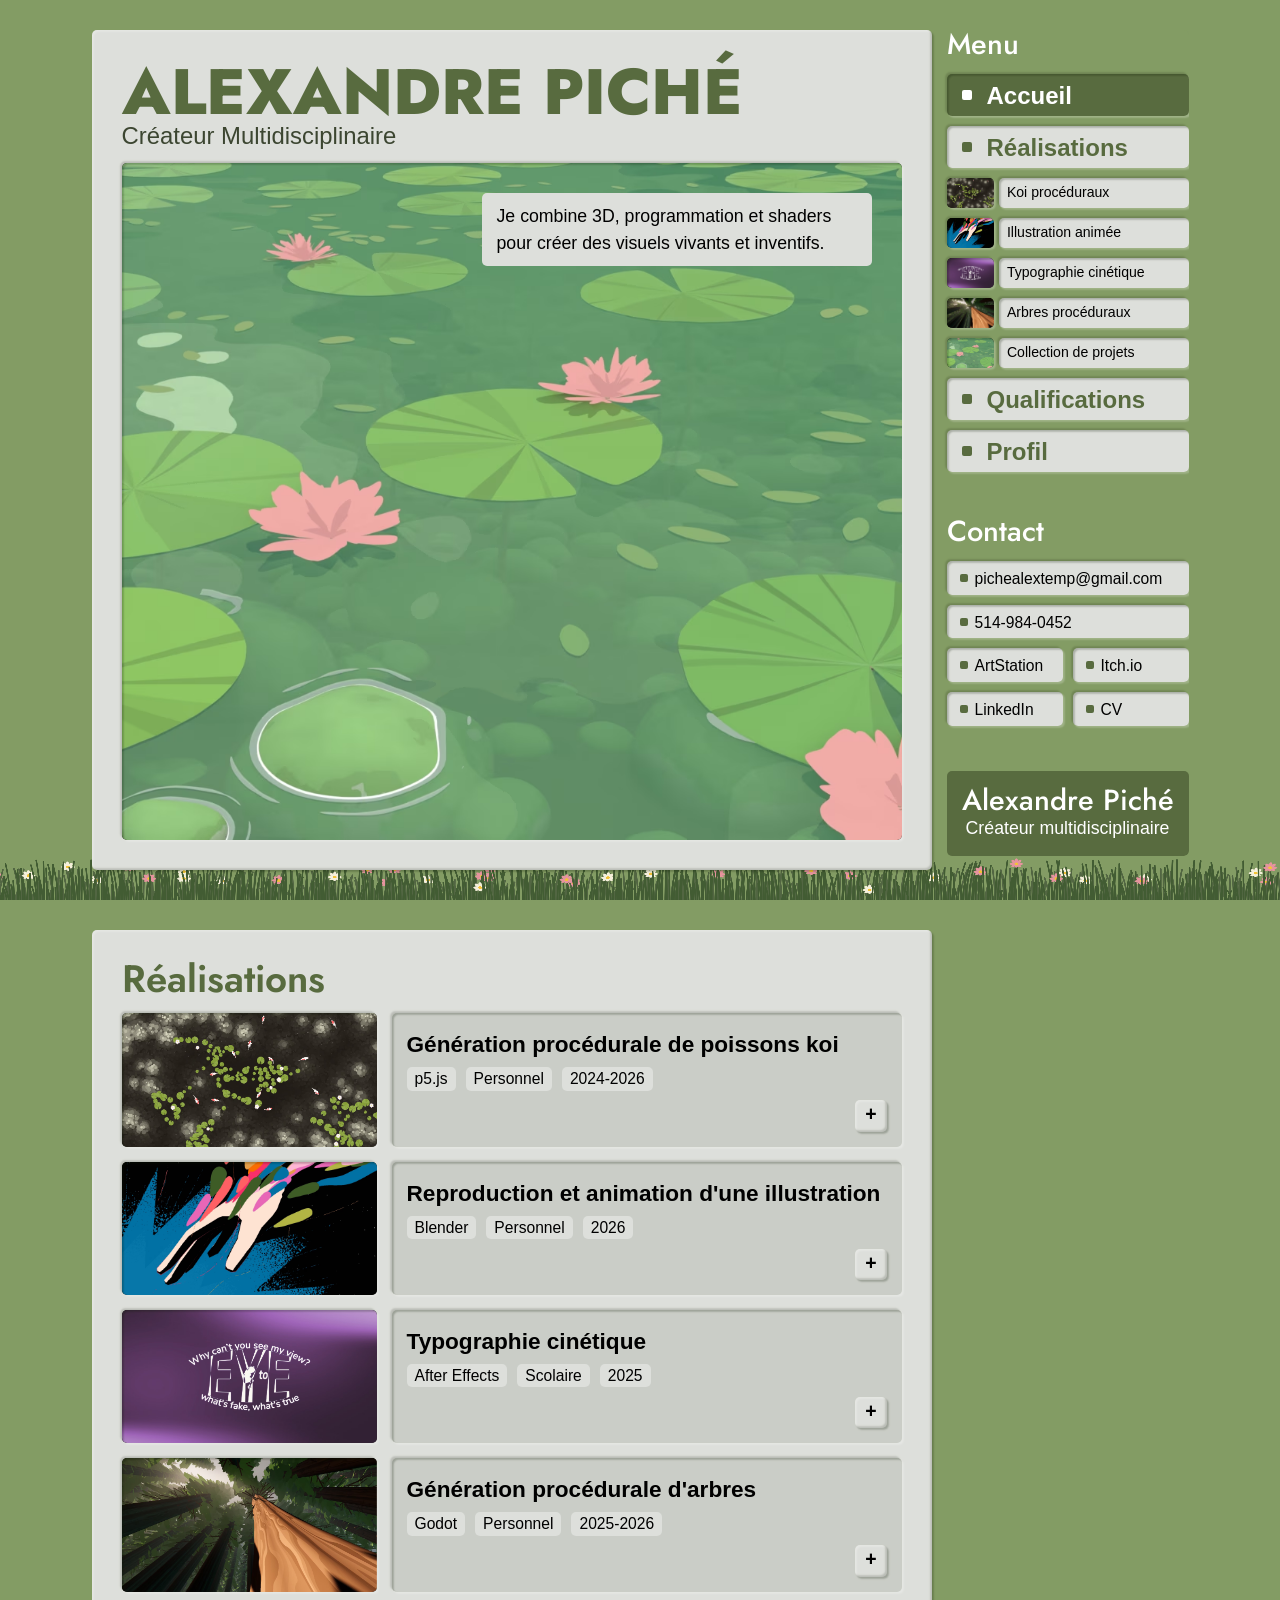
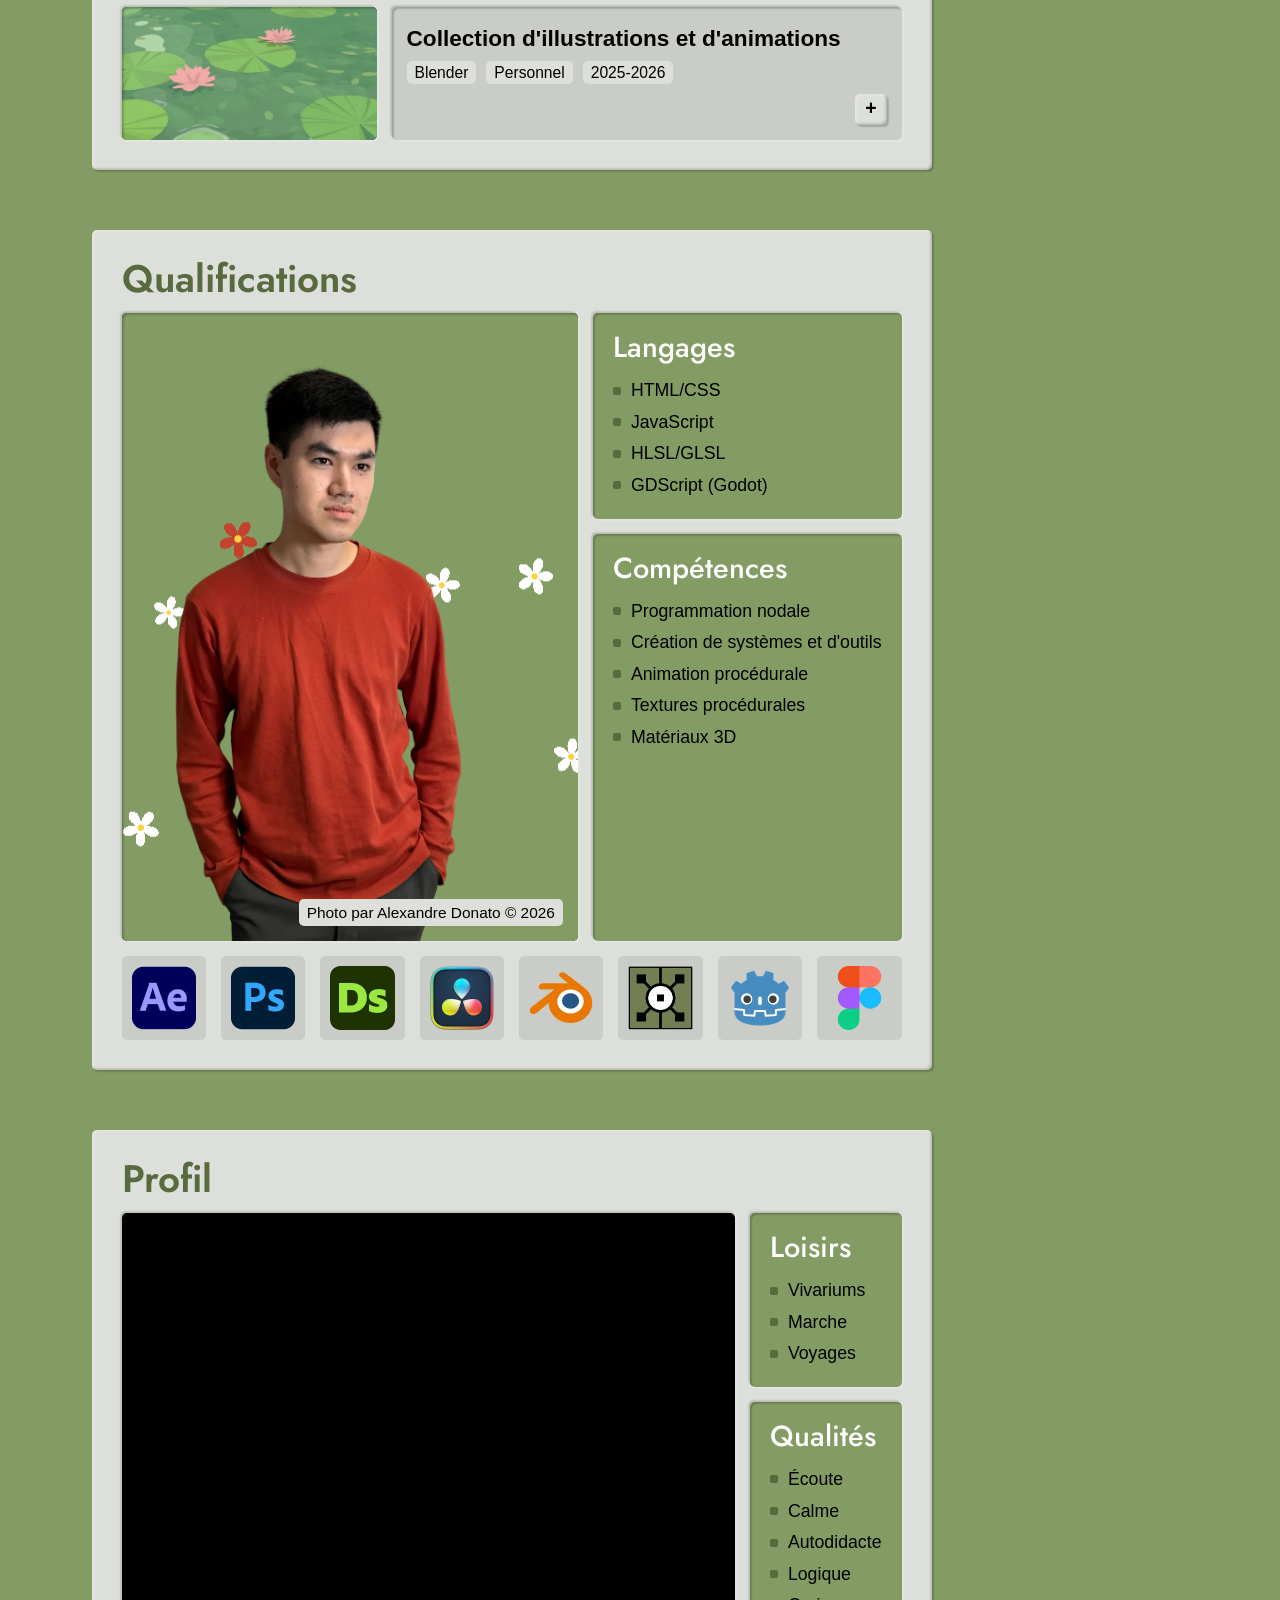
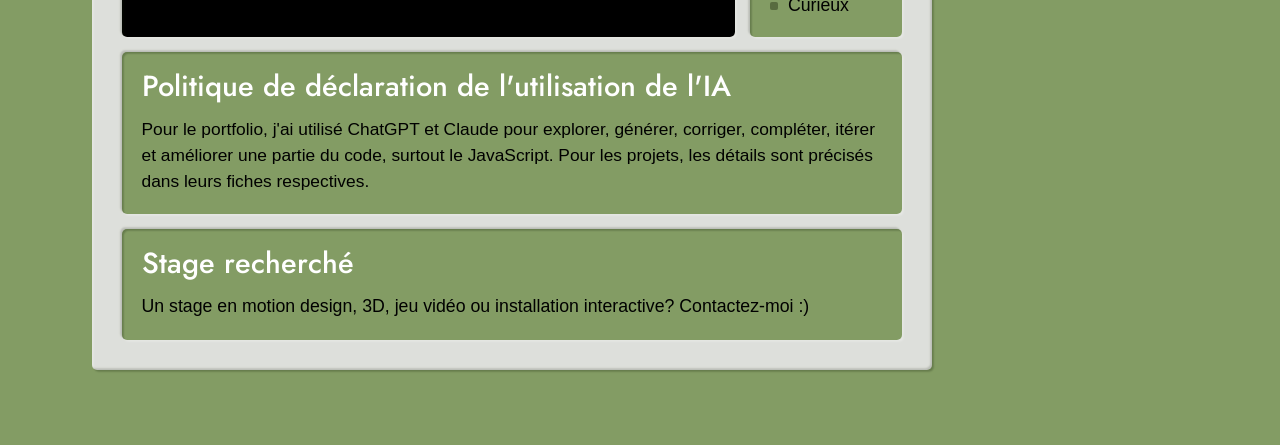
==== commit 54014e52: "google analytics" ====
--- a/index.html
+++ b/index.html
@@ -11,6 +11,19 @@
 
     <link rel="stylesheet" href="styles/main.css" />
     <script src="scripts/main.js" defer></script>
+
+    <!-- Google tag (gtag.js) -->
+    <script async src="https://www.googletagmanager.com/gtag/js?id=G-7ZGXEPT9YJ"></script>
+    <script>
+        window.dataLayer = window.dataLayer || [];
+
+        function gtag() {
+            dataLayer.push(arguments);
+        }
+        gtag('js', new Date());
+
+        gtag('config', 'G-7ZGXEPT9YJ');
+    </script>
 
 </head>
 
--- a/styles/main.css
+++ b/styles/main.css
@@ -409,6 +409,11 @@
   scroll-behavior: smooth;
 }
 
+html,
+body {
+  overscroll-behavior-y: none;
+}
+
 /* ==========================================================================
    BODY / ELEMENT
    Le body permet d'initialiser les propriétés générales de la page.
@@ -604,7 +609,7 @@
 }
 
 .main {
-  max-width: calc(100dvh - var(--padding-2x));
+  max-width: calc(100svh - var(--padding-2x));
   width: 100%;
   display: flex;
   flex-direction: column;
@@ -615,9 +620,10 @@
 }
 
 .square {
-  flex-grow: 1;
+  flex-grow: 0;
+  flex-shrink: 0;
   height: calc(100vh - var(--padding-2x));
-  height: calc(100dvh - var(--padding-2x));
+  height: calc(100svh - var(--padding-2x));
   width: 100%;
   display: flex;
   flex-direction: column;
@@ -665,14 +671,34 @@
   transition: all 0.1s ease-out;
 }
 
-@media (width < 768px) {
+@media (width < 768px), (height < 768px) {
   .container {
     --padding-dynamic: 0;
   }
   .square {
     height: 100vh;
-    height: 100dvh;
+    height: 100svh;
     scroll-margin-top: initial;
+  }
+  .subdivision {
+    padding: var(--spacing-3x);
+  }
+  .sm-hide {
+    display: none;
+  }
+}
+@media (height < 768px) {
+  .container {
+    --padding-dynamic: 0;
+  }
+  .main {
+    max-width: 100vw;
+  }
+  .square {
+    height: 100vh;
+    height: 100svh;
+    scroll-margin-top: initial;
+    width: 100vw;
   }
   .subdivision {
     padding: var(--spacing-3x);
@@ -1148,12 +1174,14 @@
 }
 
 canvas.fixed {
-  --h: 6vh;
+  --h: 6svh;
   position: fixed;
-  width: 100vw;
+  left: 0;
+  right: 0;
+  top: auto;
+  bottom: 0;
+  width: 100%;
   height: var(--h);
-  top: calc(100vh - var(--h));
-  top: calc(100dvh - var(--h));
 }
 
 :root {
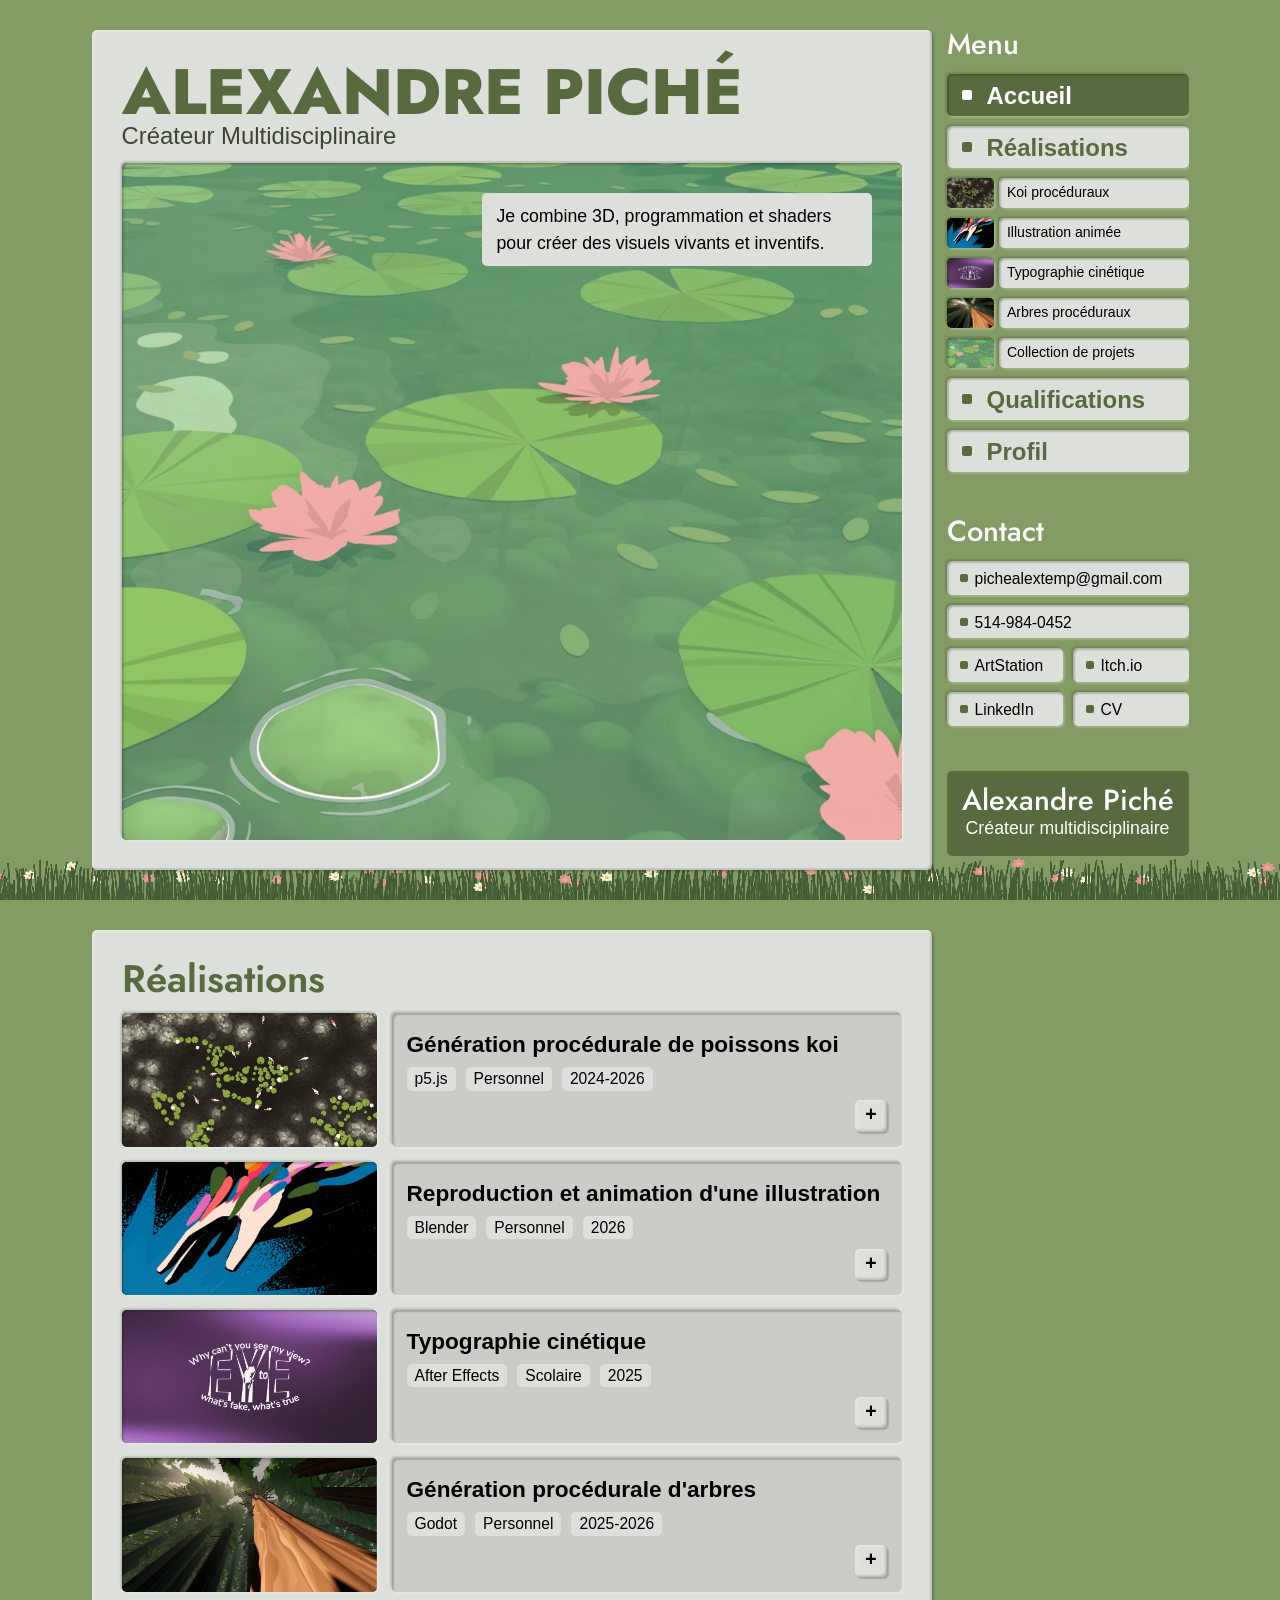
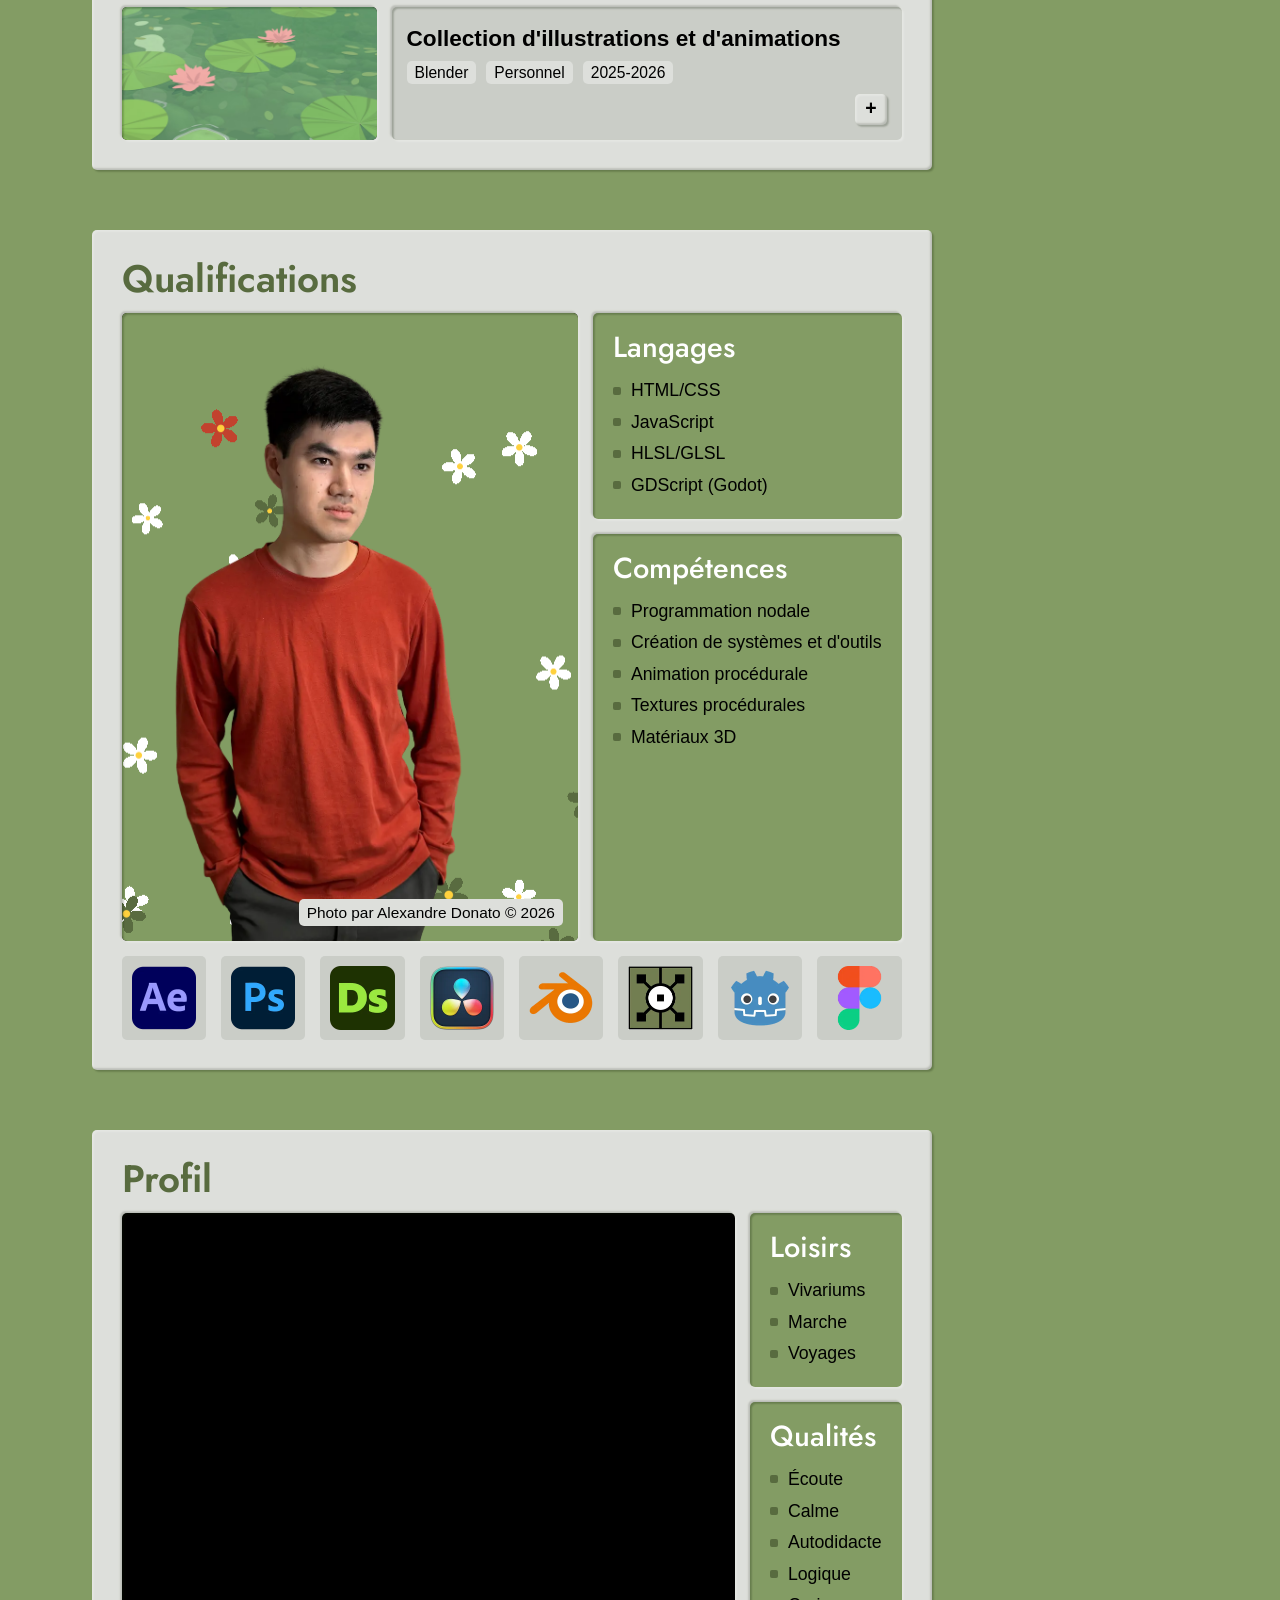
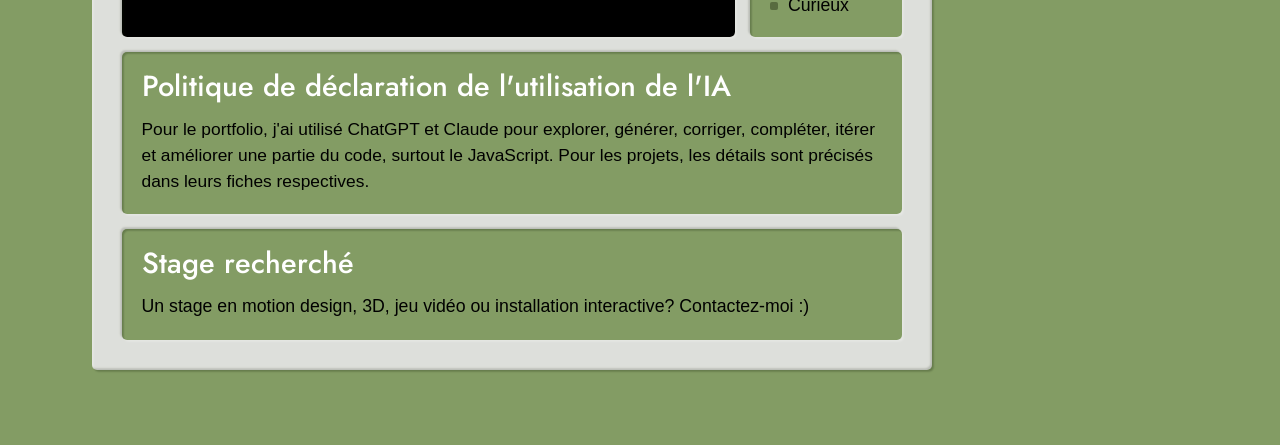
==== commit 44028695: "heatmap - contentsquare" ====
--- a/index.html
+++ b/index.html
@@ -24,7 +24,7 @@
 
         gtag('config', 'G-7ZGXEPT9YJ');
     </script>
-
+    <script defer src="https://t.contentsquare.net/uxa/be141c4df851e.js"></script>
 </head>
 
 <body>
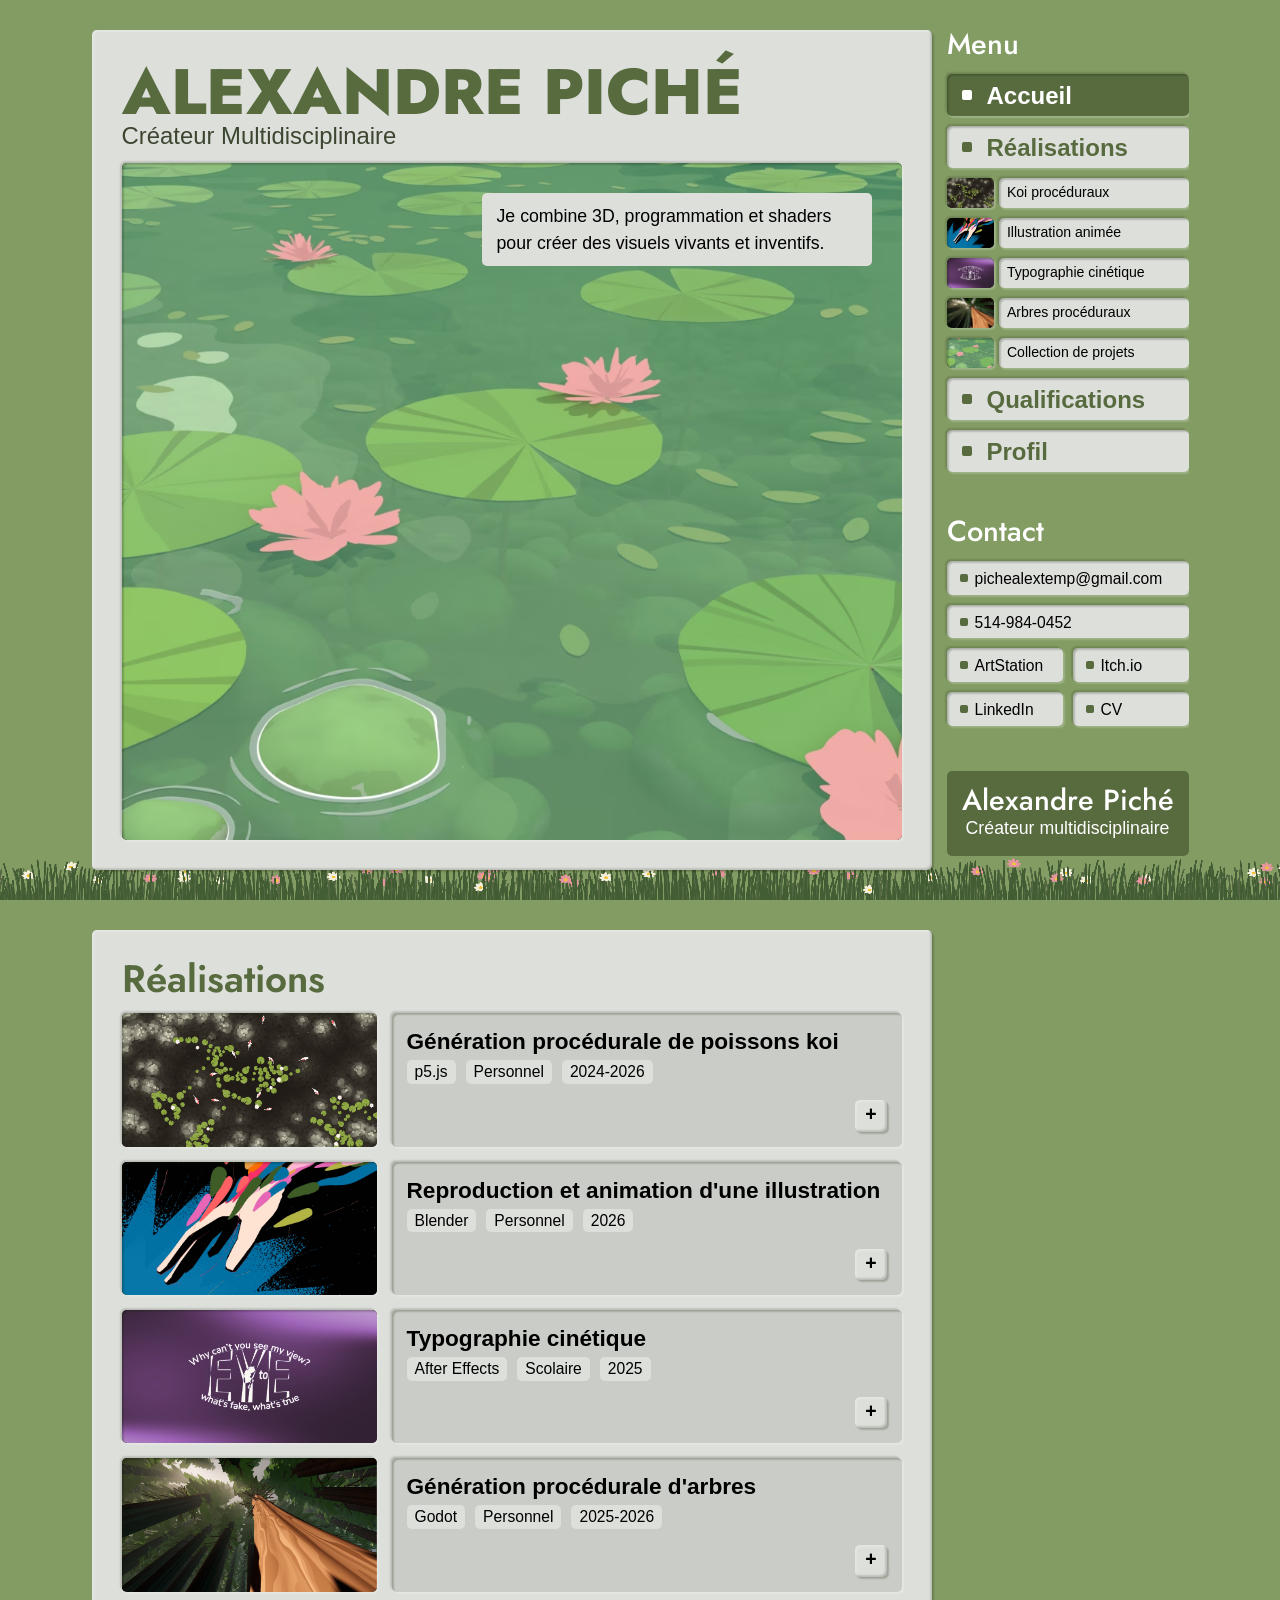
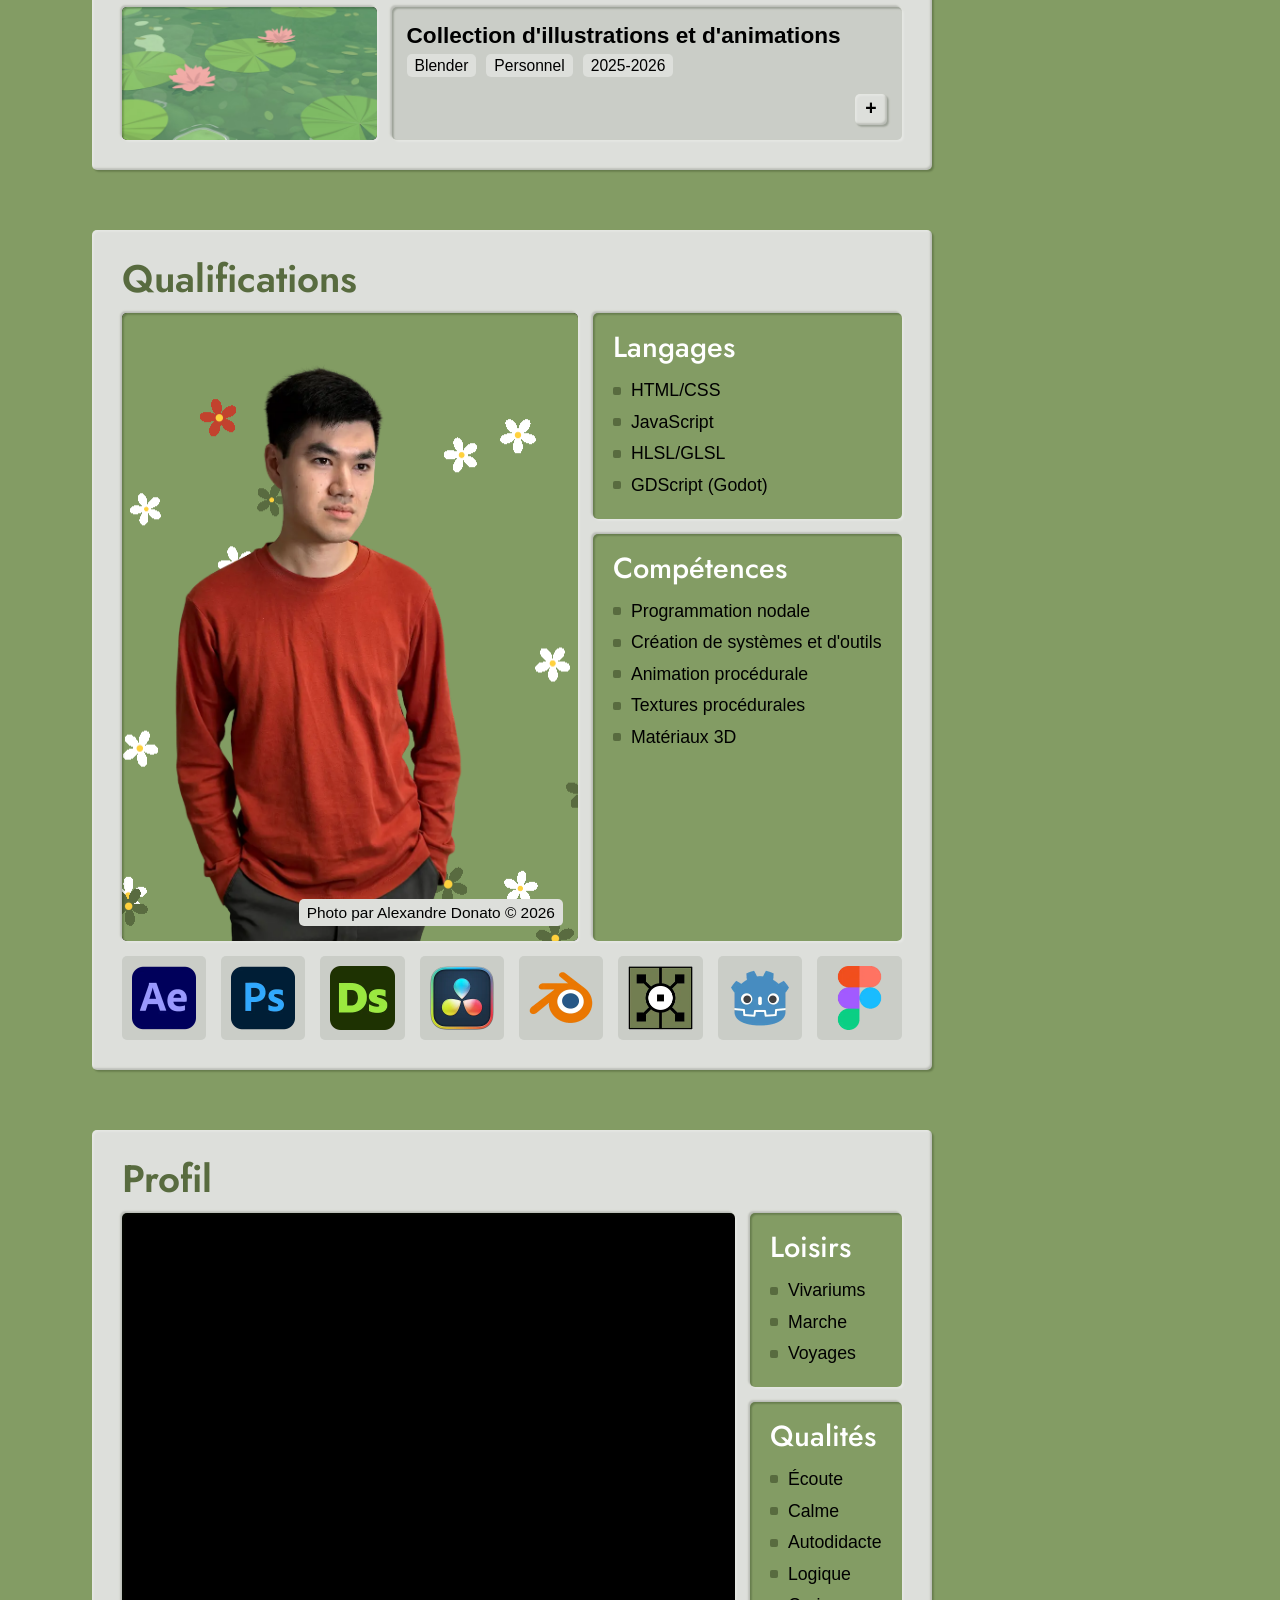
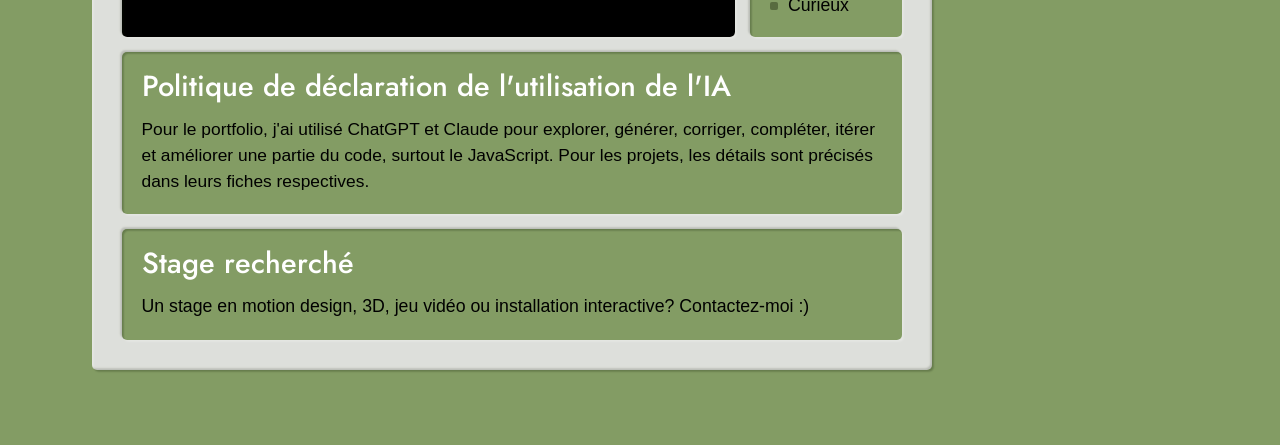
==== commit a79edfcd: "cv + height" ====
--- a/index.html
+++ b/index.html
@@ -24,7 +24,7 @@
 
         gtag('config', 'G-7ZGXEPT9YJ');
     </script>
-    <script defer src="https://t.contentsquare.net/uxa/be141c4df851e.js"></script>
+
 </head>
 
 <body>
@@ -316,7 +316,7 @@
                         </div>
 
 
-                        <div class="flex-column  sm-row">
+                        <div class="flex-column short-row sm-row">
                             <div class="subdivision debossed">
                                 <h3>Loisirs</h3>
                                 <ul>
--- a/styles/main.css
+++ b/styles/main.css
@@ -503,6 +503,7 @@
   font-size: clamp(1rem, 0.83vw + 0.75rem, 1.5rem);
   font-weight: 700;
   color: var(--color-black);
+  line-height: 1.2;
 }
 
 .small {
@@ -761,6 +762,11 @@
   text-wrap: nowrap;
 }
 
+@media (height < 900px) {
+  .short-row {
+    flex-direction: row;
+  }
+}
 header {
   order: 1;
 }
